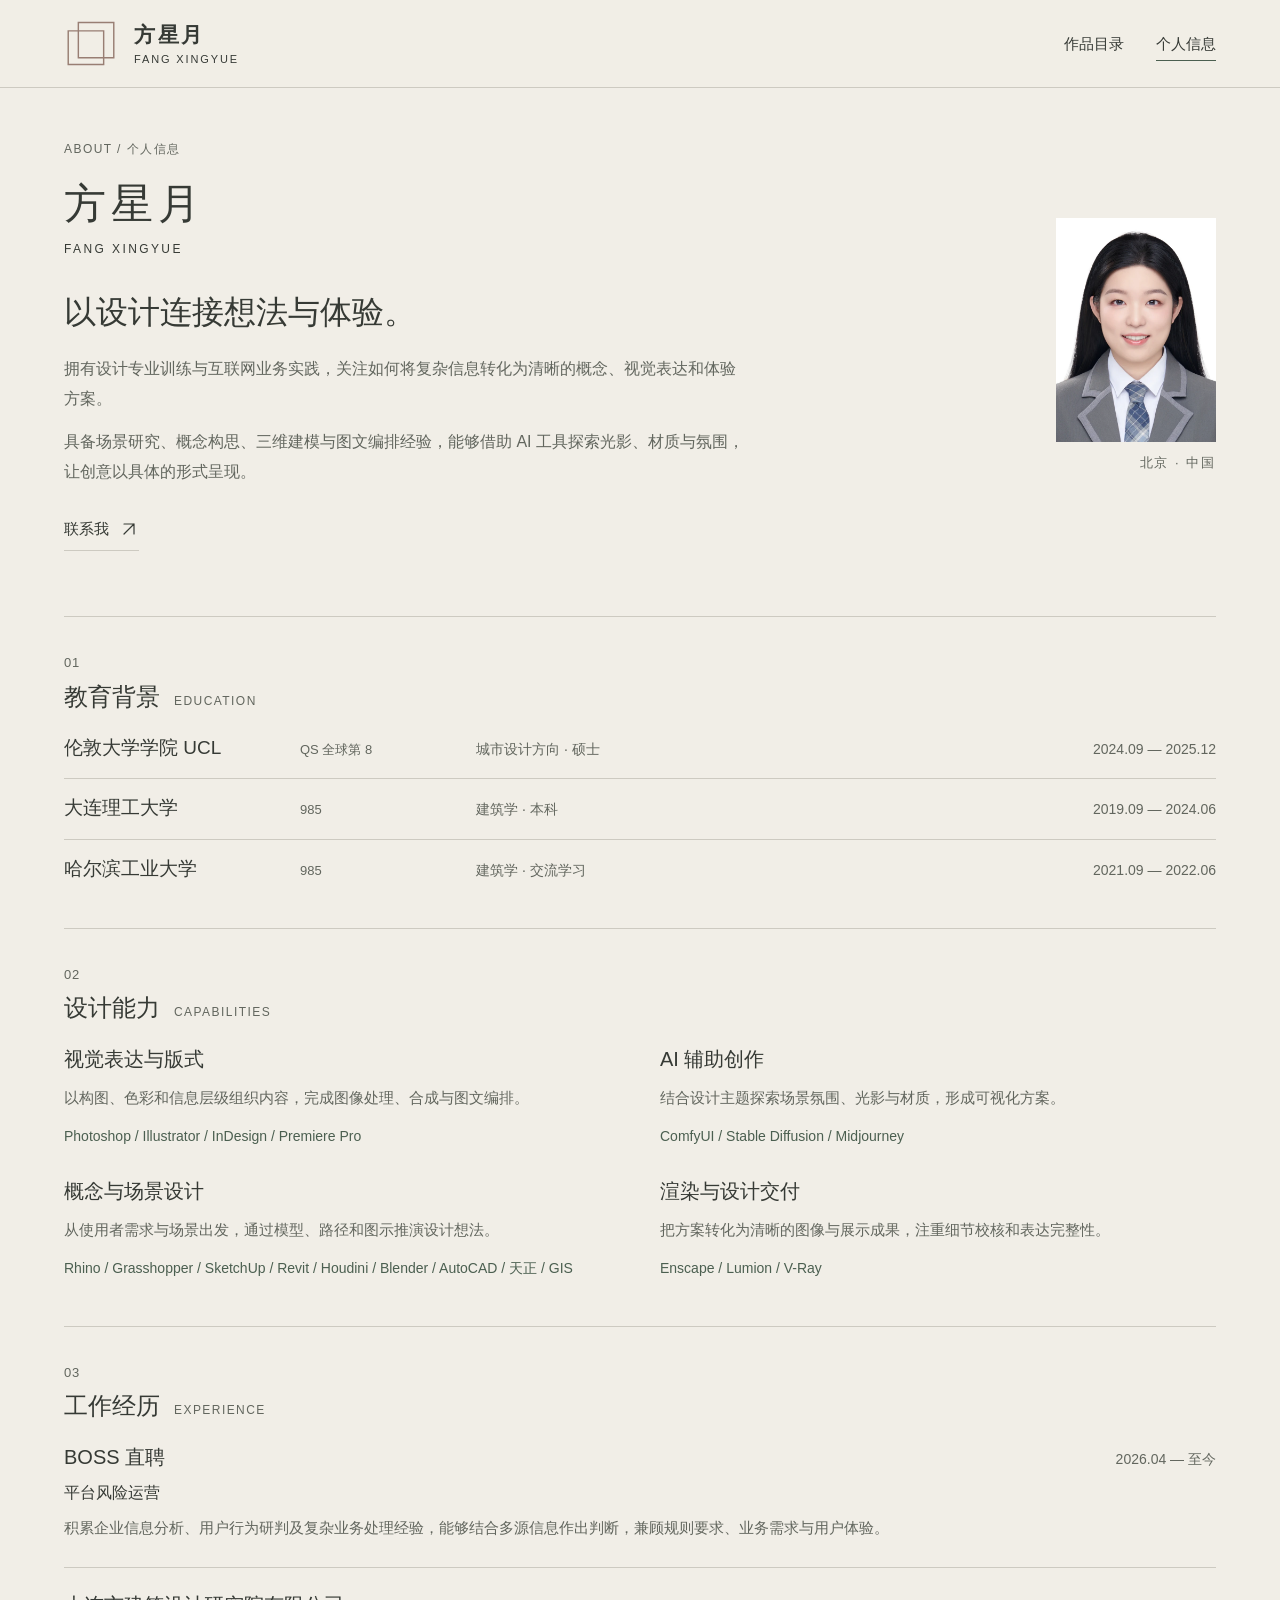
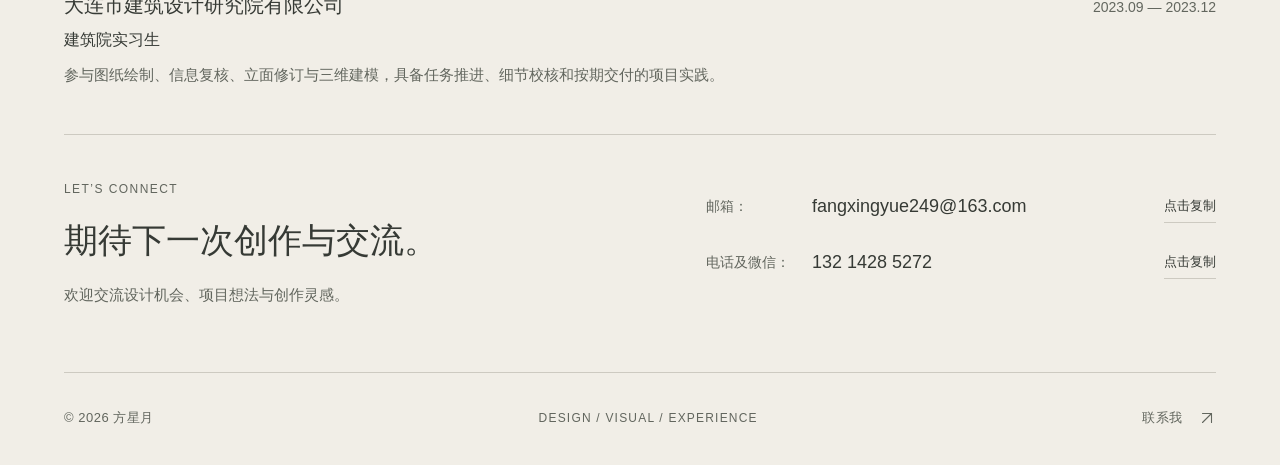
==== about.html @ 3627ebdb "Align contact rows and link all footers to contact section" ====
<!doctype html><html lang="zh-CN"><head><meta charset="utf-8"><meta name="viewport" content="width=device-width,initial-scale=1"><meta name="theme-color" content="#f5f4ef"><meta name="description" content="方星月的教育背景、设计能力、互联网业务经历与联系方式。"><meta property="og:title" content="个人信息 · 方星月"><meta property="og:description" content="方星月的教育背景、设计能力、互联网业务经历与联系方式。"><title>个人信息 · 方星月</title><link rel="icon" href="assets/favicon.svg?v=2" type="image/svg+xml"><link rel="stylesheet" href="styles.css?v=20261125-18"><script src="site.js?v=20261125-18" defer></script></head><body><a class="skip" href="#main">跳至正文</a><header class="header"><a class="identity" href="index.html" aria-label="方星月，回到首页"><img class="brand-mark" src="assets/folio-mark.svg" width="64" height="56" alt="" aria-hidden="true"><span>方星月<small>FANG XINGYUE</small></span></a><nav aria-label="主导航"><a  href="index.html?view=work">作品目录</a><a aria-current="page" href="about.html">个人信息</a></nav></header>
<main id="main" class="about-page wrap">
 <section class="profile-heading" aria-labelledby="profile-title"><div class="profile-copy"><p class="eyebrow">ABOUT / 个人信息</p><h1 id="profile-title">方星月<span>FANG XINGYUE</span></h1><h2>以设计连接想法与体验。</h2><p>拥有设计专业训练与互联网业务实践，关注如何将复杂信息转化为清晰的概念、视觉表达和体验方案。</p><p>具备场景研究、概念构思、三维建模与图文编排经验，能够借助 AI 工具探索光影、材质与氛围，让创意以具体的形式呈现。</p><a class="text-link" href="#contact">联系我 <svg class="icon" viewBox="0 0 24 24" aria-hidden="true" focusable="false"><path d="M6 18 18 6M6 6h12v12"/></svg></a></div><figure class="profile-portrait"><img src="assets/portrait.webp" width="600" height="840" alt="方星月的个人肖像"><figcaption>北京 · 中国</figcaption></figure></section>
 <section class="profile-section" aria-labelledby="education-title"><div class="section-label"><span>01</span><h2 id="education-title">教育背景<small>EDUCATION</small></h2></div><div class="education-list"><div><h3>伦敦大学学院 UCL</h3><a class="school-badge" href="https://www.ucl.ac.uk/about/excellence-and-impact/rankings" target="_blank" rel="noopener noreferrer" aria-label="UCL QS 全球第 8，查看排名来源">QS 全球第 8</a><p>城市设计方向 · 硕士</p><span>2024.09 — 2025.12</span></div><div><h3>大连理工大学</h3><span class="school-badge">985</span><p>建筑学 · 本科</p><span>2019.09 — 2024.06</span></div><div><h3>哈尔滨工业大学</h3><span class="school-badge">985</span><p>建筑学 · 交流学习</p><span>2021.09 — 2022.06</span></div></div></section>
 <section class="profile-section" aria-labelledby="skills-title"><div class="section-label"><span>02</span><h2 id="skills-title">设计能力<small>CAPABILITIES</small></h2></div><div class="skills-grid"><div><h3>视觉表达与版式</h3><p>以构图、色彩和信息层级组织内容，完成图像处理、合成与图文编排。</p><small>Photoshop / Illustrator / InDesign / Premiere Pro</small></div><div><h3>AI 辅助创作</h3><p>结合设计主题探索场景氛围、光影与材质，形成可视化方案。</p><small>ComfyUI / Stable Diffusion / Midjourney</small></div><div><h3>概念与场景设计</h3><p>从使用者需求与场景出发，通过模型、路径和图示推演设计想法。</p><small>Rhino / Grasshopper / SketchUp / Revit / Houdini / Blender / AutoCAD / 天正 / GIS</small></div><div><h3>渲染与设计交付</h3><p>把方案转化为清晰的图像与展示成果，注重细节校核和表达完整性。</p><small>Enscape / Lumion / V-Ray</small></div></div></section>
 <section class="profile-section" aria-labelledby="experience-title"><div class="section-label"><span>03</span><h2 id="experience-title">工作经历<small>EXPERIENCE</small></h2></div><div class="experience-list"><article><div><h3>BOSS 直聘</h3><span>2026.04 — 至今</span></div><h4>平台风险运营</h4><p>积累企业信息分析、用户行为研判及复杂业务处理经验，能够结合多源信息作出判断，兼顾规则要求、业务需求与用户体验。</p></article><article><div><h3>大连市建筑设计研究院有限公司</h3><span>2023.09 — 2023.12</span></div><h4>建筑院实习生</h4><p>参与图纸绘制、信息复核、立面修订与三维建模，具备任务推进、细节校核和按期交付的项目实践。</p></article></div></section>
 <section class="profile-contact" id="contact"><div><p class="eyebrow">LET’S CONNECT</p><h2>期待下一次创作与交流。</h2><p>欢迎交流设计机会、项目想法与创作灵感。</p></div><div class="contact-details"><button type="button" class="contact-row" data-copy="fangxingyue249@163.com" data-copy-label="邮箱"><span class="contact-label">邮箱：</span><span class="contact-value">fangxingyue249@163.com</span><span class="copy-hint">点击复制</span></button><button type="button" class="contact-row" data-copy="13214285272" data-copy-label="号码"><span class="contact-label">电话及微信：</span><span class="contact-value">132 1428 5272</span><span class="copy-hint">点击复制</span></button><span id="copy-status" role="status" aria-live="polite"></span></div></section>
</main><footer class="footer wrap"><span>© 2026 方星月</span><span class="footer-note">DESIGN / VISUAL / EXPERIENCE</span><a href="about.html#contact">联系我 <svg class="icon" viewBox="0 0 24 24" aria-hidden="true" focusable="false"><path d="M6 18 18 6M6 6h12v12"/></svg></a></footer></body></html>
---- styles.css ----
:root{--paper:#f5f4ef;--ink:#242924;--muted:#70766f;--green:#365a47;--line:#d2d5ca;--header:100px;--gutter:clamp(24px,5vw,80px)}
*{box-sizing:border-box}html{scroll-behavior:smooth;-webkit-text-size-adjust:100%;text-size-adjust:100%}body{margin:0;background:var(--paper);color:var(--ink);font-family:Arial,"PingFang SC","Microsoft YaHei",sans-serif;font-size:15px;line-height:1.7}body.modal-open{overflow:hidden}h1,h2,h3,h4,p,figure{margin:0}h1,h2,h3,h4{line-height:1.25;font-weight:500}a{color:inherit;text-decoration:none}button,select{font:inherit;color:inherit}button,a,select{-webkit-tap-highlight-color:transparent}button{cursor:pointer}img,video{display:block;max-width:100%}button:disabled{opacity:.3;cursor:default}a:focus-visible,button:focus-visible,select:focus-visible{outline:2px solid var(--green);outline-offset:5px}button{border:0}::selection{background:#d6e2d4}.wrap{width:min(calc(100% - var(--gutter)*2),1440px);margin-inline:auto}.icon{display:inline-block;flex-shrink:0;width:24px;height:24px;fill:none;stroke:currentColor;stroke-width:1.45;stroke-linecap:round;stroke-linejoin:round;vertical-align:middle}.serif-word{font-family:"Songti SC","Noto Serif SC","SimSun",serif}.eyebrow{font-size:11px;letter-spacing:.12em;line-height:1.6;color:var(--muted)}.skip{position:fixed;left:12px;top:-100px;z-index:30;background:var(--ink);color:white;padding:10px 18px}.skip:focus{top:10px}.header{height:var(--header);padding-inline:var(--gutter);display:flex;align-items:center;justify-content:space-between;border-bottom:1px solid var(--line);position:sticky;top:0;z-index:10;background:rgba(245,244,239,.97)}.identity{display:flex;align-items:center;gap:16px}.brand-mark{width:54px;height:48px;object-fit:contain}.identity>span{font-size:21px;font-weight:600;letter-spacing:.12em;line-height:1.4}.identity small{display:block;font-size:10px;letter-spacing:.17em;font-weight:400;margin-top:3px}.header nav{display:flex;align-items:center;gap:32px}.header nav a{display:flex;align-items:center;min-height:44px;font-size:13px;position:relative;white-space:nowrap}.header nav a[aria-current="page"]:after{content:"";position:absolute;bottom:5px;left:0;right:0;height:1px;background:var(--green)}
.home-intro{padding-top:47px;padding-bottom:40px;display:flex;align-items:flex-end;justify-content:space-between;gap:30px}.home-intro h1{font-size:clamp(30px,3.25vw,52px);line-height:1.4;letter-spacing:-.035em;margin-top:13px}.home-intro h1 .serif-word{display:inline-block;color:var(--green)}.status-dot{display:inline-block;width:5px;height:5px;border-radius:50%;background:var(--green);vertical-align:middle;margin-right:7px}.home-intro-note{flex-shrink:0;font-size:12px;line-height:1.8;padding-bottom:5px}.home-intro-note p+p{color:var(--muted);margin-top:8px}.directory{padding-top:22px;border-top:1px solid var(--line);padding-bottom:65px;scroll-margin-top:calc(var(--header) + 16px)}.directory-heading{display:flex;align-items:center;justify-content:space-between;margin-bottom:24px}.directory-heading h2{font-size:34px;letter-spacing:.12em;font-weight:400;display:flex;align-items:center;gap:22px}.directory-heading h2 span{font-size:12px;letter-spacing:.1em;color:var(--muted)}.directory-heading>p{font-size:11px;color:var(--muted);display:flex;gap:12px;align-items:center}.directory-heading .icon{width:18px;height:18px}.directory-grid{display:grid;grid-template-columns:repeat(3,minmax(0,1fr));column-gap:24px;row-gap:30px}.directory-card{min-width:0}.directory-card>a{display:block;height:100%}.directory-image{aspect-ratio:4/3;overflow:hidden;position:relative;background:#e7e6de}.directory-image>img{width:100%;height:100%;object-fit:cover;transition:transform .5s ease}.card-open{position:absolute;right:16px;bottom:16px;border-radius:50%;width:40px;height:40px;background:var(--paper);display:grid;place-items:center;color:var(--ink)}.card-open .icon{width:21px;height:21px}.directory-meta{display:flex;gap:15px;padding-top:13px;align-items:baseline}.card-index{font-size:11px;font-variant-numeric:tabular-nums;color:var(--muted)}.directory-meta>div{min-width:0}.directory-meta h3{font-size:18px;font-weight:500;line-height:1.25;overflow-wrap:anywhere}.directory-meta p{font-size:11px;color:var(--muted);margin-top:5px;line-height:1.7}.profile-visual{background:#e3e7dc}.profile-visual>img{position:absolute;bottom:0;left:0;width:48%;height:100%;object-fit:cover;object-position:center 20%;filter:saturate(.75)}.profile-visual-copy{position:absolute;left:55%;top:18%;font-size:clamp(24px,4vw,62px);line-height:1;letter-spacing:-.065em;color:var(--green);font-weight:400}.profile-visual-copy>span{font-size:12px;display:block;letter-spacing:.15em;margin-top:16px}.profile-visual .card-open{background:transparent;border:1px solid #a5b29f}.footer{border-top:1px solid var(--line);display:flex;align-items:center;justify-content:space-between;gap:18px;padding-top:23px;padding-bottom:25px;font-size:10px;letter-spacing:.04em;color:var(--muted)}.footer a{display:flex;align-items:center;gap:15px;min-height:44px;overflow-wrap:anywhere}.footer .icon{width:18px;height:18px}.footer-note{font-size:9px;letter-spacing:.1em}.text-link,.back-link{display:inline-flex;align-items:center;gap:10px;min-height:44px;font-size:13px}.text-link{border-bottom:1px solid var(--line)}.text-link .icon,.back-link .icon{width:20px;height:20px}.back-link{color:var(--muted)}
.about-page{padding-top:52px}.profile-heading{display:grid;grid-template-columns:1fr 260px;gap:12%;padding-bottom:65px;align-items:center}.profile-copy{max-width:680px}.profile-copy h1{font-size:42px;margin-top:19px;letter-spacing:.12em}.profile-copy h1 span{display:block;font-size:12px;letter-spacing:.2em;margin-top:11px;font-weight:400}.profile-copy h2{font-size:28px;line-height:1.6;margin-top:30px;margin-bottom:16px}.profile-copy h2 .serif-word{color:var(--green);display:inline-block}.profile-copy>p:not(.eyebrow){font-size:14px;color:var(--muted);margin-top:12px;line-height:1.9}.profile-copy>.text-link{margin-top:20px}.profile-portrait{width:100%}.profile-portrait img{width:100%;height:340px;object-fit:cover;object-position:center 20%}.profile-portrait figcaption{color:var(--muted);font-size:11px;letter-spacing:.15em;text-align:right;margin-top:10px}.profile-section{display:grid;grid-template-columns:210px 1fr;gap:40px;border-top:1px solid var(--line);padding-block:35px 45px}.section-label{display:flex;gap:20px;align-items:baseline}.section-label>span{font-size:11px;color:var(--muted);letter-spacing:.06em}.section-label h2{font-size:21px}.section-label h2 small{display:block;font-size:10px;letter-spacing:.12em;margin-top:9px;color:var(--muted)}.education-list>div{display:grid;grid-template-columns:1.1fr 1fr auto;gap:15px;padding-block:17px;border-bottom:1px solid var(--line);align-items:baseline}.education-list>div:first-child{padding-top:0}.education-list>div:last-child{border-bottom:0;padding-bottom:0}.education-list h3{font-size:16px}.education-list h3 small{font-size:11px;color:var(--muted)}.education-list p,.education-list span{font-size:12px;color:var(--muted)}.skills-grid{display:grid;grid-template-columns:1fr 1fr;gap:30px 40px}.skills-grid h3{font-size:17px;margin-bottom:12px}.skills-grid p{font-size:13px;line-height:1.85;color:var(--muted)}.skills-grid small{font-size:11px;line-height:1.8;display:block;margin-top:12px;color:var(--green);overflow-wrap:anywhere}.experience-list article+article{margin-top:25px;padding-top:25px;border-top:1px solid var(--line)}.experience-list article>div{display:flex;justify-content:space-between;gap:20px;align-items:baseline}.experience-list h3{font-size:17px}.experience-list span{font-size:11px;color:var(--muted);white-space:nowrap}.experience-list h4{font-size:13px;margin-block:11px}.experience-list p{font-size:13px;line-height:1.85;color:var(--muted)}.profile-contact{border-top:1px solid var(--line);padding-block:45px 65px;display:flex;justify-content:space-between;align-items:center;gap:30px;scroll-margin-top:calc(var(--header) + 20px)}.profile-contact h2{font-size:30px;line-height:1.6;margin-block:14px}.profile-contact h2 .serif-word{color:var(--green);display:inline-block}.profile-contact p:not(.eyebrow){font-size:13px;color:var(--muted)}.email-link{display:flex;gap:16px;align-items:center;font-size:18px;overflow-wrap:anywhere;min-height:44px}.copy-email{padding:5px 0;min-height:44px;background:transparent;border-bottom:1px solid var(--line);font-size:12px}.profile-contact [role=status]{font-size:12px;display:block;color:var(--green);margin-top:6px}
.project-heading{padding-block:24px 35px}.project-heading>.eyebrow{margin-top:18px}.project-heading h1{font-size:clamp(34px,5.5vw,74px);letter-spacing:-.045em;line-height:1.06;margin-block:14px 28px;max-width:1100px;overflow-wrap:anywhere}.project-summary{display:grid;grid-template-columns:1.6fr 1fr;gap:12%}.project-summary h2{font-size:21px;line-height:1.5}.project-summary>div>p{font-size:13px;line-height:1.8;color:var(--muted);margin-top:10px;max-width:660px}.project-summary .project-role>p{margin-top:0;color:var(--ink);font-size:12px}.project-role small{display:block;font-size:11px;line-height:1.8;color:var(--muted);margin-top:7px;max-width:330px}.pdf-download{margin-top:8px}.reader{border-top:1px solid var(--line)}.reader-toolbar{position:sticky;top:var(--header);z-index:9;background:rgba(245,244,239,.97);border-bottom:1px solid var(--line)}.reader-tools{display:flex;align-items:center;gap:25px;min-height:62px;font-size:12px}.reader-tools label{display:flex;align-items:center;gap:12px}.reader-tools select{background:transparent;border:1px solid var(--line);border-radius:0;min-height:40px;padding:0 25px 0 10px;font-size:12px}.reader-hint{color:var(--muted)}.reader-tools>a{margin-left:auto;min-height:44px;display:flex;align-items:center;border-bottom:1px solid var(--line)}.folio-pages{padding-block:30px 10px;max-width:1200px}.folio-page{margin-bottom:32px;scroll-margin-top:calc(var(--header) + 80px)}.page-trigger{display:block;width:100%;padding:0;background:#e9e8e2;position:relative;cursor:zoom-in}.page-trigger img{width:100%;height:auto}.page-enlarge{position:absolute;right:15px;bottom:15px;width:36px;height:36px;border-radius:50%;background:var(--paper);display:grid;place-items:center;box-shadow:0 0 0 1px #00000010}.page-enlarge .icon{width:18px;height:18px}.folio-page figcaption{display:flex;justify-content:space-between;gap:15px;margin-top:10px;color:var(--muted);font-size:10px;letter-spacing:.05em}.detail-film{padding-top:25px;padding-bottom:55px;max-width:1200px;scroll-margin-top:calc(var(--header) + 80px)}.detail-film video{width:100%;margin-top:25px;background:#171c18}.next-project{border-top:1px solid var(--line);padding-block:35px 45px}.next-project>a:not(.back-link){display:flex;align-items:center;justify-content:space-between;gap:25px;margin-block:16px}.next-project h2{font-size:clamp(25px,3.5vw,44px);overflow-wrap:anywhere}.next-project>a>.icon{width:30px;height:30px}.empty{min-height:60vh;padding-block:70px}.empty p{margin-block:15px}
#lightbox{border:0;padding:0;width:100vw;max-width:none;height:100dvh;max-height:none;margin:0;background:#1b201df5;color:#f5f4ef;overflow:hidden}#lightbox[open]{display:grid;grid-template-rows:60px minmax(0,1fr) 66px}#lightbox::backdrop{background:#1b201d}.lightbox-heading{display:flex;align-items:center;justify-content:space-between;padding-inline:24px;gap:20px}.lightbox-heading>span{font-size:13px;overflow:hidden;text-overflow:ellipsis;white-space:nowrap}.lightbox-heading button,.lightbox-controls button{width:44px;height:44px;flex-shrink:0;background:transparent;display:grid;place-items:center;color:inherit;border:1px solid #ffffff35;border-radius:50%}.lightbox-stage{overflow:auto;min-height:0;overscroll-behavior:contain}.lightbox-stage.is-zoomed{cursor:grab}.lightbox-stage.is-zoomed:active{cursor:grabbing}.lightbox-canvas{display:flex;justify-content:center;align-items:center}.lightbox-canvas img{max-width:none;flex-shrink:0;user-select:none;-webkit-user-drag:none}.lightbox-controls{display:flex;align-items:center;justify-content:center;gap:13px;font-size:12px;padding-bottom:env(safe-area-inset-bottom,0px)}#lightbox-page{min-width:55px;text-align:center}#zoom-value{min-width:40px;text-align:center}.control-divider{height:22px;width:1px;background:#ffffff35;margin-inline:8px}#lightbox :focus-visible{outline-color:#e1e8d8}
@media(hover:hover) and (pointer:fine){.directory-card:hover .directory-image>img{transform:scale(1.035)}.directory-card:hover h3,.header nav a:hover,.text-link:hover,.back-link:hover{color:var(--green)}.directory-card:hover .card-open{background:var(--green);color:var(--paper)}.page-trigger:hover .page-enlarge{background:var(--green);color:var(--paper)}}
@media(min-width:1600px){.home-intro{padding-top:55px;padding-bottom:50px}.directory-grid{gap:35px}.directory-heading{margin-bottom:30px}}
@media(max-width:1050px){:root{--gutter:32px}.home-intro-note{font-size:11px}.home-intro h1{font-size:33px}.directory-heading h2{font-size:28px;gap:15px}.directory-grid{column-gap:20px}.directory-meta{gap:10px}.directory-meta h3{font-size:16px}.profile-heading{gap:7%;grid-template-columns:1fr 220px}.profile-portrait img{height:300px}.profile-section{grid-template-columns:155px 1fr;gap:25px}.education-list>div{grid-template-columns:1.2fr 1fr}.education-list span{grid-column:2}.education-list p{grid-row:1;grid-column:2}.education-list h3{grid-row:1 / span 2}.profile-contact{align-items:flex-start;flex-direction:column}}
@media(max-width:700px){:root{--header:78px;--gutter:18px}body{font-size:14px}.header{padding-inline:18px}.brand-mark{width:42px;height:40px}.identity{gap:9px}.identity>span{font-size:17px;letter-spacing:.08em}.identity small{font-size:8px;letter-spacing:.12em;margin-top:2px}.header nav{gap:18px}.header nav a{font-size:12px}.home-intro{padding-top:28px;padding-bottom:26px;display:block}.eyebrow{font-size:9px;letter-spacing:.1em}.home-intro h1{font-size:31px;line-height:1.45;margin-top:12px}.home-intro h1 .serif-word{display:block}.home-intro-note{margin-top:17px;font-size:12px;padding-bottom:0}.home-intro-note p+p{display:none}.directory{padding-top:18px;padding-bottom:35px}.directory-heading{align-items:flex-end;margin-bottom:18px}.directory-heading h2{display:block;font-size:27px;letter-spacing:.1em}.directory-heading h2 span{display:block;font-size:11px;margin-top:7px}.directory-heading>p{font-size:10px;gap:5px;padding-bottom:1px}.directory-heading .icon{width:15px;height:15px}.directory-grid{grid-template-columns:repeat(2,minmax(0,1fr));column-gap:14px;row-gap:25px}.directory-image{aspect-ratio:4/3}.directory-meta{gap:7px;padding-top:11px}.card-index{font-size:10px}.directory-meta h3{font-size:15px;line-height:1.28}.directory-meta p{font-size:11px;margin-top:6px}.card-open{width:28px;height:28px;right:9px;bottom:9px}.card-open .icon{width:16px;height:16px}.profile-visual-copy{font-size:clamp(23px,6.8vw,43px);left:54%;top:17%}.profile-visual-copy>span{font-size:9px;letter-spacing:.02em;margin-top:9px}.footer{padding-top:20px;padding-bottom:20px;flex-wrap:wrap;column-gap:12px;row-gap:0;font-size:10px}.footer-note{font-size:8px;letter-spacing:.04em}.footer a{flex-basis:100%;font-size:11px;gap:10px}.footer .icon{width:16px;height:16px}.about-page{padding-top:30px}.profile-heading{grid-template-columns:1fr 105px;gap:20px;padding-bottom:35px;align-items:start}.profile-copy h1{font-size:29px;margin-top:15px}.profile-copy h1 span{font-size:10px;margin-top:7px;letter-spacing:.12em}.profile-copy h2{font-size:22px;line-height:1.6;margin-top:20px}.profile-copy h2 .serif-word{display:block}.profile-copy>p:not(.eyebrow){font-size:13px;line-height:1.9}.profile-portrait{margin-top:34px}.profile-portrait img{height:146px}.profile-portrait figcaption{font-size:9px;letter-spacing:.05em}.profile-section{display:block;padding-block:25px 30px}.section-label{gap:14px;margin-bottom:25px}.section-label h2{font-size:20px}.section-label h2 small{font-size:9px;margin-top:6px}.education-list>div{gap:5px 15px;padding-block:16px}.education-list h3{font-size:15px}.education-list p,.education-list span{font-size:11px}.education-list h3 small{font-size:10px}.skills-grid{gap:24px 20px}.skills-grid h3{font-size:15px;line-height:1.5;margin-bottom:8px}.skills-grid p{font-size:12px}.skills-grid small{font-size:11px}.experience-list article>div{display:block}.experience-list h3{font-size:16px;line-height:1.5}.experience-list span{display:block;margin-top:6px;font-size:11px}.experience-list h4,.experience-list p{font-size:12px}.profile-contact{padding-block:30px 40px;gap:20px}.profile-contact h2{font-size:25px}.profile-contact h2 .serif-word{display:block}.profile-contact p:not(.eyebrow){font-size:12px}.email-link{font-size:17px;gap:12px}.email-link .icon{width:20px;height:20px}.project-heading{padding-block:16px 25px}.back-link{font-size:12px}.project-heading>.eyebrow{margin-top:14px;font-size:10px}.project-heading h1{font-size:38px;line-height:1.12;margin-block:13px 22px}.project-summary{display:block}.project-summary h2{font-size:19px}.project-summary>div>p{font-size:13px;line-height:1.85}.project-role{margin-top:20px}.project-role small{font-size:11px;max-width:none}.project-summary .project-role>p{font-size:12px}.pdf-download{font-size:12px;margin-top:10px}.reader-tools{min-height:60px;gap:10px;font-size:11px}.reader-tools label{gap:7px;white-space:nowrap}.reader-tools select{font-size:12px;min-height:44px;padding-left:7px;padding-right:6px;max-width:90px}.reader-hint{font-size:10px}.reader-tools>a{white-space:nowrap;font-size:11px}.folio-pages{padding-top:18px;width:calc(100% - 20px)}.folio-page{margin-bottom:24px;scroll-margin-top:calc(var(--header) + 72px)}.folio-page figcaption{font-size:9px;padding-inline:4px;gap:12px}.folio-page figcaption>span:last-child{text-align:right}.page-enlarge{width:29px;height:29px;right:8px;bottom:8px}.page-enlarge .icon{width:16px;height:16px}.detail-film{padding-block:20px 35px}.detail-film video{margin-top:18px}.next-project{padding-block:25px 30px}.next-project h2{font-size:27px}.lightbox-heading{padding-inline:14px;gap:12px}.lightbox-heading>span{font-size:12px}#lightbox[open]{grid-template-rows:60px minmax(0,1fr) calc(72px + env(safe-area-inset-bottom,0px))}.lightbox-controls{gap:7px}.control-divider{margin-inline:2px}#lightbox-page{min-width:45px}#zoom-value{min-width:35px}}
@media(max-width:360px){:root{--gutter:16px}.header{padding-inline:14px}.brand-mark{width:35px;height:36px}.identity{gap:7px}.identity>span{font-size:16px}.identity small{font-size:7px}.header nav{gap:12px}.header nav a{font-size:11px}.home-intro h1{font-size:29px}.directory-heading h2{font-size:24px}.directory-heading>p{font-size:9px}.directory-grid{gap:24px 12px}.directory-meta h3{font-size:13px}.directory-meta p{font-size:10px}.directory-meta{gap:5px}.profile-visual-copy>span{font-size:8px}.profile-heading{grid-template-columns:1fr 88px;gap:15px}.profile-portrait img{height:126px}.email-link{font-size:15px}.project-heading h1{font-size:33px}.reader-tools{gap:8px}.reader-hint{font-size:9px}.lightbox-controls{gap:5px}.lightbox-controls button{width:42px;height:44px}#lightbox-page{min-width:40px}}
@media(max-width:700px){.profile-visual-copy{font-size:clamp(19px,6.1vw,39px)}.profile-heading{display:block;position:relative}.profile-copy h1,.profile-copy h2{padding-right:125px}.profile-copy h2{margin-bottom:36px}.profile-portrait{position:absolute;top:34px;right:0;width:105px;margin:0}}
@media(max-width:360px){.profile-copy h1,.profile-copy h2{padding-right:103px}.profile-portrait{width:88px}}
@media(prefers-reduced-motion:reduce){html{scroll-behavior:auto}*,*:before,*:after{transition:none!important}}

/* Readable type, shared by the directory, profile, and portfolio reader. */
:root { --paper:#f1eee7; --ink:#363a35; --muted:#62665e; --line:#cdcac1; --green:#4b5f50; --header:88px; }
body { font-size:16px; }
.header { background:rgba(241,238,231,.96); }
.header nav a { font-size:15px; }
.identity small { font-size:11px; }
.eyebrow { font-size:12px; }
.text-link,.back-link { font-size:15px; }
.footer,.footer a { font-size:13px; }
.footer-note { font-size:12px; }
.profile-copy>p:not(.eyebrow) { font-size:16px; }
.profile-copy h2 { font-size:32px; }
.profile-portrait figcaption { font-size:13px; }
.section-label>span { font-size:13px; }
.section-label h2 { font-size:24px; }
.section-label h2 small { font-size:12px; }
.education-list h3 { font-size:19px; }
.education-list h3 small { font-size:13px; }
.education-list p,.education-list span { font-size:14px; }
.skills-grid h3 { font-size:20px; }
.skills-grid p { font-size:15px; }
.skills-grid small { font-size:14px; }
.experience-list h3 { font-size:20px; }
.experience-list span { font-size:14px; }
.experience-list h4 { font-size:16px; }
.experience-list p { font-size:15px; }
.profile-contact h2 { font-size:34px; }
.profile-contact p:not(.eyebrow),.copy-email,.profile-contact [role=status] { font-size:15px; }
.email-link { font-size:22px; }
.project-summary h2 { font-size:24px; }
.project-summary>div>p { font-size:16px; }
.project-summary .project-role>p { font-size:15px; }
.project-role small { font-size:14px; }
.reader-tools { font-size:14px; min-height:66px; }
.reader-tools select { font-size:14px; min-height:44px; }
.folio-page figcaption { font-size:12px; }
.lightbox-heading>span,.lightbox-controls { font-size:14px; }

/* The opening page borrows the portfolio's paper, grid and thin-line typography. */
.home-page {
  background-color:#e3dfd7;
  background-image:url('assets/paper-grain.svg'),
    radial-gradient(ellipse at 15% 15%,#f4f0e8b3 0,transparent 48%),
    radial-gradient(ellipse at 85% 55%,#c8c2b466 0,transparent 55%),
    linear-gradient(120deg,#ddd9d1,#eee9df 45%,#dbd7cf);
  background-size:240px 240px,100% 100%,100% 100%,100% 100%;
}
.home-page .header { background:rgba(234,230,222,.94); }
.editorial-directory { position:relative; isolation:isolate; padding:30px 0 40px; scroll-margin-top:var(--header); }
.editorial-directory::before {
  content:""; position:absolute; inset:0; z-index:-1; pointer-events:none;
  background:linear-gradient(to right,#fff9 1px,transparent 1px);
  background-size:20% 100%; border-right:1px solid #fff9;
}
.edition-line { display:flex; justify-content:space-between; gap:20px; font-size:13px; letter-spacing:.11em; color:#5e6059; }
.contents-heading { margin:26px 0 18px; }
.contents-heading h1 {
  font-family:'Helvetica Neue','Segoe UI',Arial,sans-serif; font-size:min(16.8vw,258px);
  font-weight:200; letter-spacing:.035em; line-height:1; color:#66665f;
}
.contents-translation { display:none; }
.directory-intro { display:flex; justify-content:space-between; gap:24px; font-size:15px; color:#55584f; padding:0 2px; }
.directory-intro p:last-child { text-align:right; }
.directory-intro p span { margin-inline:9px; color:#9b8b7f; }
.editorial-grid { display:grid; grid-template-columns:repeat(5,minmax(0,1fr)); align-items:start; padding:40px 0 46px; }
.folio-entry { min-width:0; padding:0 12px; margin-top:var(--step,0px); position:relative; }
.folio-entry:nth-child(odd) { --step:76px; }
.folio-entry>a { display:block; }
.entry-number {
  display:block; height:82px; width:56px; margin:0 0 18px auto;
  writing-mode:vertical-rl; text-orientation:sideways; transform:rotate(180deg);
  font-family:'Helvetica Neue','Segoe UI',Arial,sans-serif;
  font-size:46px; font-weight:300; line-height:1.1; letter-spacing:.02em; color:#77776d;
}
.entry-number>span { font-size:32px; margin-inline-start:5px; }
.entry-heading h2 {
  min-height:3.6em; display:flex; align-items:flex-end; justify-content:flex-end;
  font-size:clamp(20px,1.5vw,25px); font-weight:400; line-height:1.2;
  text-transform:uppercase; text-align:right; letter-spacing:.005em; overflow-wrap:normal;
  margin-bottom:17px; color:#444a42;
}
.entry-image { aspect-ratio:4 / 3; position:relative; border:2px solid #a28b7f; overflow:hidden; background:#d4d1c8; }
.entry-image>img { width:100%; height:100%; object-fit:cover; transition:transform .5s ease; }
.entry-open { position:absolute; right:9px; bottom:9px; width:36px; height:36px; display:grid; place-items:center; border-radius:50%; background:#f4f0e8ec; color:#414b3f; }
.entry-open .icon { width:20px; height:20px; }
.entry-category { font-size:14px; line-height:1.7; margin-top:13px; color:#555b50; }
.directory-colophon { border-top:1px solid #a39d9055; padding:22px 2px 0; display:flex; justify-content:space-between; gap:20px; font-size:13px; letter-spacing:.07em; color:#62665c; }
.home-page .footer { border-top-color:#a39d9055; }
@media(hover:hover) and (pointer:fine) {
  .folio-entry a:hover .entry-image>img { transform:scale(1.035); }
  .folio-entry a:hover h2 { color:#395341; }
  .folio-entry a:hover .entry-open { background:#455b49; color:#f5f0e6; }
}
@media(max-width:1100px) {
  .editorial-grid { grid-template-columns:repeat(6,minmax(0,1fr)); row-gap:38px; padding-top:24px; }
  .folio-entry { grid-column:span 2; padding-inline:16px; }
  .folio-entry:nth-child(4) { grid-column:2 / span 2; }
  .folio-entry:nth-child(5) { grid-column:4 / span 2; }
  .folio-entry:nth-child(odd) { --step:30px; }
  .editorial-directory::before { background-size:33.333333% 100%; }
  .entry-heading h2 { font-size:23px; }
}
@media(max-width:700px) {
  :root { --header:82px; }
  .header nav { gap:15px; }
  .header nav a { font-size:14px; }
  .identity small { font-size:10px; letter-spacing:.08em; }
  .eyebrow { font-size:12px; letter-spacing:.06em; }
  .footer { font-size:13px; }
  .footer a { font-size:14px; }
  .footer-note { display:none; }
  .profile-copy h1 { font-size:32px; }
  .profile-copy h1 span { font-size:12px; }
  .profile-copy h2 { font-size:24px; }
  .profile-copy>p:not(.eyebrow) { font-size:15px; }
  .profile-portrait figcaption { font-size:12px; }
  .skills-grid { grid-template-columns:1fr; gap:28px; }
  .skills-grid h3 { font-size:19px; }
  .skills-grid p,.experience-list p { font-size:15px; }
  .skills-grid small { font-size:14px; }
  .education-list>div { grid-template-columns:1fr auto; gap:7px 12px; }
  .education-list h3 { grid-area:1 / 1 / 2 / -1; font-size:18px; }
  .education-list p { grid-area:2 / 1; font-size:14px; }
  .education-list span { grid-area:2 / 2; font-size:13px; }
  .experience-list h3 { font-size:19px; }
  .experience-list span { font-size:14px; }
  .experience-list h4 { font-size:16px; }
  .profile-contact h2 { font-size:29px; }
  .email-link { font-size:19px; }
  .project-heading>.eyebrow { font-size:12px; }
  .project-summary h2 { font-size:21px; }
  .project-summary>div>p { font-size:15px; }
  .project-role small { font-size:14px; }
  .reader-tools { gap:8px; font-size:14px; }
  .reader-tools label { gap:6px; }
  .reader-tools select { font-size:14px; max-width:86px; }
  .reader-hint { font-size:13px; }
  .reader-tools>a { font-size:14px; }
  .folio-page figcaption { font-size:12px; }
  .lightbox-heading>span,.lightbox-controls { font-size:14px; }
  .lightbox-controls button { width:44px; height:44px; }
}
@media(max-width:600px) {
  .editorial-directory { padding-top:23px; }
  .edition-line { font-size:11px; letter-spacing:.055em; gap:10px; }
  .edition-line span:last-child { font-size:12px; letter-spacing:0; }
  .contents-heading { margin:27px 0 18px; }
  .contents-heading h1 { font-size:16.3vw; letter-spacing:.025em; }
  .directory-intro { display:block; font-size:14px; line-height:1.75; }
  .directory-intro p:last-child { margin-top:8px; text-align:left; }
  .editorial-directory::before { background-size:50% 100%; }
  .editorial-grid { grid-template-columns:repeat(4,minmax(0,1fr)); padding-top:23px; padding-bottom:30px; row-gap:27px; }
  .folio-entry:nth-child(n) { grid-column:span 2; --step:0px; padding-inline:8px; }
  .folio-entry:nth-child(even) { --step:24px; }
  .folio-entry:nth-child(5) { grid-column:2 / span 2; }
  .entry-number { font-size:36px; height:66px; width:43px; margin-bottom:10px; }
  .entry-number>span { font-size:26px; }
  .entry-heading h2 { font-size:18px; margin-bottom:13px; }
  .entry-category { font-size:14px; margin-top:10px; }
  .entry-open { width:32px; height:32px; right:7px; bottom:7px; }
  .entry-open .icon { width:18px; height:18px; }
  .directory-colophon { display:block; font-size:12px; letter-spacing:.04em; padding-top:18px; }
  .directory-colophon span { display:block; }
  .directory-colophon span+span { margin-top:8px; }
}
@media(max-width:360px) {
  .header { padding-inline:14px; }
  .header nav { gap:10px; }
  .header nav a { font-size:13px; }
  .identity { gap:5px; }
  .identity small { font-size:9px; }
  .edition-line { display:block; }
  .edition-line span { display:block; }
  .edition-line span+span { margin-top:8px; }
  .entry-heading h2 { font-size:16px; }
  .email-link { font-size:17px; }
  .reader-tools { gap:7px; }
}


/* Personal-page sections share the main content edge; keep meaningful data columns. */
.profile-section{display:block}
.section-label{flex-direction:column;align-items:flex-start;gap:7px;margin-bottom:24px}
.section-label h2 small{display:inline-block;margin:0 0 0 14px}
.profile-portrait img{height:auto;object-fit:contain}
@media(max-width:700px){.section-label{margin-bottom:22px}.section-label h2 small{margin-left:10px}}

/* v16: compact portrait, consistent typography and structured personal details. */
.serif-word{font-family:inherit}
.profile-heading{grid-template-columns:minmax(0,1fr) 160px;gap:8%;align-items:center}
.profile-portrait{width:160px;justify-self:end}
.profile-portrait img{height:auto}
.profile-copy h2,.profile-contact h2{font-family:inherit;font-weight:400;letter-spacing:0}
.education-list>div{grid-template-columns:220px 160px minmax(0,1fr) auto;gap:16px;align-items:baseline}
.education-list h3{grid-area:auto;font-size:19px}
.education-list p{grid-area:auto}
.education-list span{grid-area:auto}
.education-list .school-badge{font-size:13px;color:var(--muted);line-height:1.55}
.school-badge small{display:block;font-size:11px;line-height:1.6}
a.school-badge:hover{color:var(--green);text-decoration:underline;text-underline-offset:3px}
.contact-details{min-width:0;width:510px;max-width:100%;display:grid;gap:12px}
.contact-row{display:grid;grid-template-columns:92px minmax(0,1fr) 56px;gap:14px;align-items:center;width:100%;min-height:44px;padding:0;background:transparent;color:var(--ink);text-align:left;cursor:pointer}
.contact-label{font-size:14px;color:var(--muted);white-space:nowrap}
.contact-value{font-size:18px;line-height:1.6;font-variant-numeric:tabular-nums;white-space:nowrap}
.copy-hint{justify-self:end;font-size:13px;border-bottom:1px solid var(--line);padding-block:5px;white-space:nowrap}
.contact-row:hover .copy-hint{border-color:var(--green);color:var(--green)}
@media(min-width:701px) and (max-width:1050px){
 .education-list>div{grid-template-columns:200px 120px minmax(0,1fr) auto;gap:12px}
 .education-list h3{font-size:17px}
 .education-list p,.education-list>div>span:last-child{font-size:13px}
}
@media(max-width:700px){
 .profile-heading{display:block}
 .profile-portrait{top:20px;width:80px}
 .profile-copy h1{padding-right:100px}
 .profile-copy h2{padding-right:0;margin-top:60px;margin-bottom:16px;font-size:25px}
 .profile-portrait figcaption{font-size:10px;letter-spacing:0}
 .education-list>div{grid-template-columns:minmax(0,1fr) auto;gap:10px 12px;padding-block:20px;align-items:start}
 .education-list h3{grid-area:1 / 1;font-size:16px;line-height:1.6}
 .education-list .school-badge{grid-area:1 / 2;min-width:92px;font-size:12px;line-height:1.6}
 .school-badge small{font-size:10px}
 .education-list p{grid-area:2 / 1;font-size:13px}
 .education-list>div>span:last-child{grid-area:2 / 2;font-size:12px;text-align:right}
 .contact-details{width:100%}
 .contact-details{gap:20px}
 .contact-row{grid-template-columns:minmax(0,1fr) auto;gap:4px 12px}
 .contact-row .contact-label{grid-column:1 / -1}
 .contact-value{font-size:17px}
 .copy-hint{font-size:12px}
 .profile-contact h2{font-size:26px}
}

@media(max-width:360px){.contact-value{font-size:16px}}
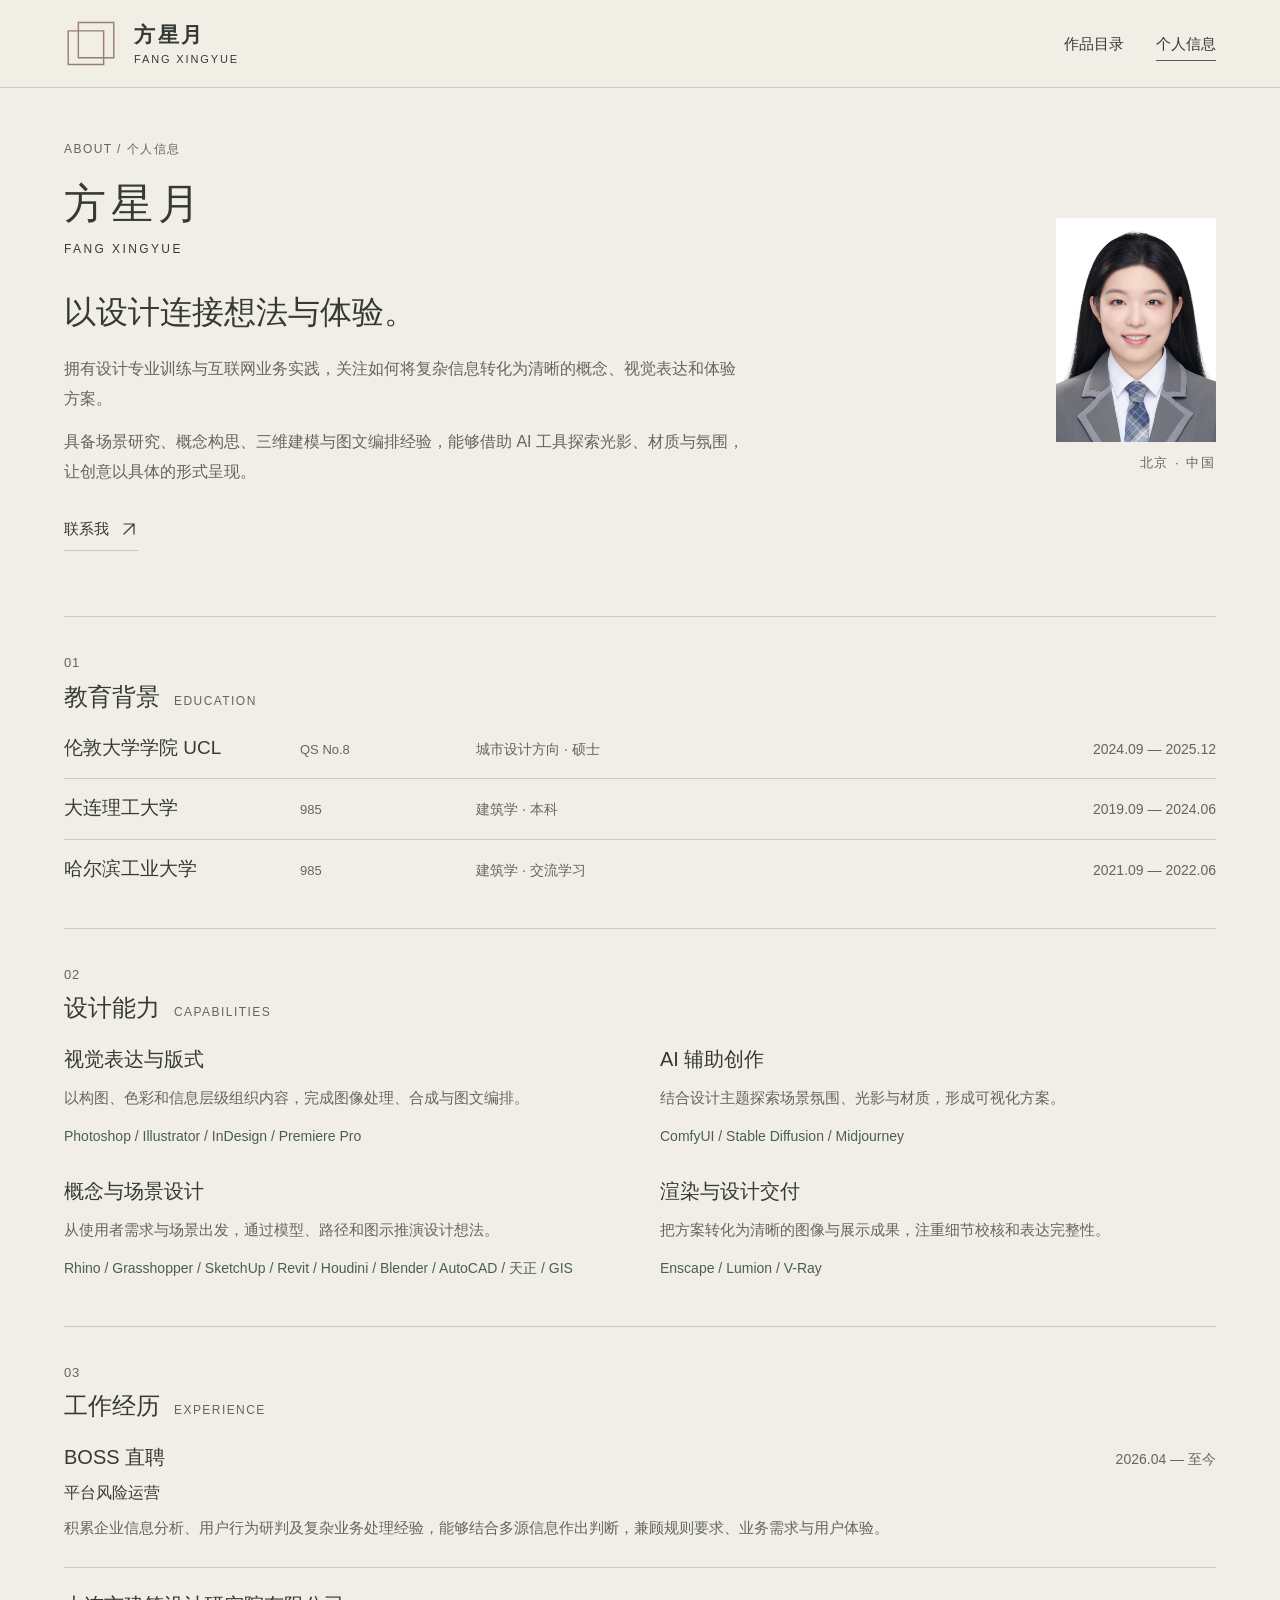
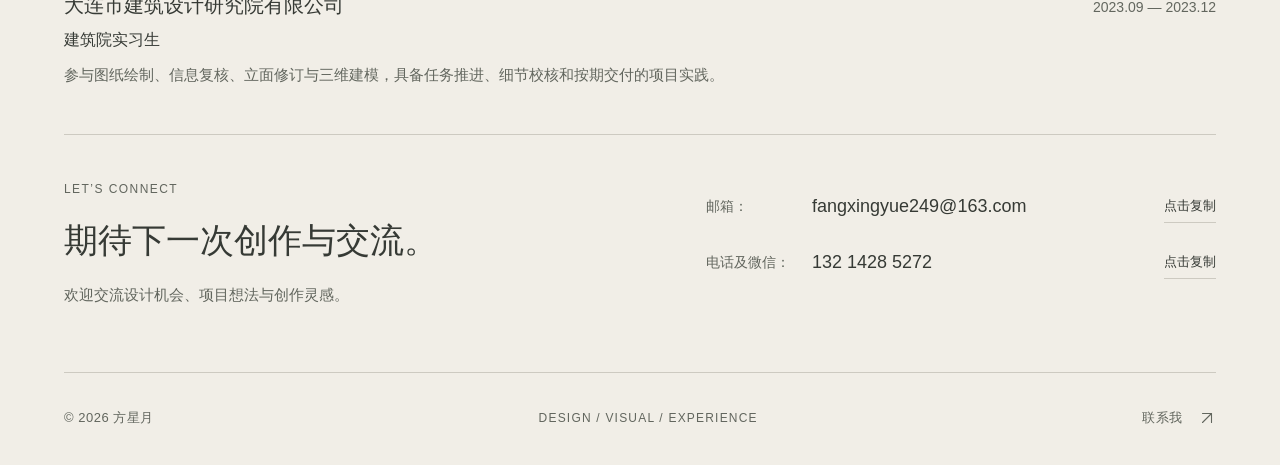
==== commit 6bb133c5: "Refine project image framing and alternating exploration layouts" ====
--- a/about.html
+++ b/about.html
@@ -1,7 +1,7 @@
-<!doctype html><html lang="zh-CN"><head><meta charset="utf-8"><meta name="viewport" content="width=device-width,initial-scale=1"><meta name="theme-color" content="#f5f4ef"><meta name="description" content="方星月的教育背景、设计能力、互联网业务经历与联系方式。"><meta property="og:title" content="个人信息 · 方星月"><meta property="og:description" content="方星月的教育背景、设计能力、互联网业务经历与联系方式。"><title>个人信息 · 方星月</title><link rel="icon" href="assets/favicon.svg?v=2" type="image/svg+xml"><link rel="stylesheet" href="styles.css?v=20261125-18"><script src="site.js?v=20261125-18" defer></script></head><body><a class="skip" href="#main">跳至正文</a><header class="header"><a class="identity" href="index.html" aria-label="方星月，回到首页"><img class="brand-mark" src="assets/folio-mark.svg" width="64" height="56" alt="" aria-hidden="true"><span>方星月<small>FANG XINGYUE</small></span></a><nav aria-label="主导航"><a  href="index.html?view=work">作品目录</a><a aria-current="page" href="about.html">个人信息</a></nav></header>
+<!doctype html><html lang="zh-CN"><head><meta charset="utf-8"><meta name="viewport" content="width=device-width,initial-scale=1"><meta name="theme-color" content="#f5f4ef"><meta name="description" content="方星月的教育背景、设计能力、互联网业务经历与联系方式。"><meta property="og:title" content="个人信息 · 方星月"><meta property="og:description" content="方星月的教育背景、设计能力、互联网业务经历与联系方式。"><title>个人信息 · 方星月</title><link rel="icon" href="assets/favicon.svg?v=2" type="image/svg+xml"><link rel="stylesheet" href="styles.css?v=20261125-19"><script src="site.js?v=20261125-19" defer></script></head><body><a class="skip" href="#main">跳至正文</a><header class="header"><a class="identity" href="index.html" aria-label="方星月，回到首页"><img class="brand-mark" src="assets/folio-mark.svg" width="64" height="56" alt="" aria-hidden="true"><span>方星月<small>FANG XINGYUE</small></span></a><nav aria-label="主导航"><a  href="index.html?view=work">作品目录</a><a aria-current="page" href="about.html">个人信息</a></nav></header>
 <main id="main" class="about-page wrap">
  <section class="profile-heading" aria-labelledby="profile-title"><div class="profile-copy"><p class="eyebrow">ABOUT / 个人信息</p><h1 id="profile-title">方星月<span>FANG XINGYUE</span></h1><h2>以设计连接想法与体验。</h2><p>拥有设计专业训练与互联网业务实践，关注如何将复杂信息转化为清晰的概念、视觉表达和体验方案。</p><p>具备场景研究、概念构思、三维建模与图文编排经验，能够借助 AI 工具探索光影、材质与氛围，让创意以具体的形式呈现。</p><a class="text-link" href="#contact">联系我 <svg class="icon" viewBox="0 0 24 24" aria-hidden="true" focusable="false"><path d="M6 18 18 6M6 6h12v12"/></svg></a></div><figure class="profile-portrait"><img src="assets/portrait.webp" width="600" height="840" alt="方星月的个人肖像"><figcaption>北京 · 中国</figcaption></figure></section>
- <section class="profile-section" aria-labelledby="education-title"><div class="section-label"><span>01</span><h2 id="education-title">教育背景<small>EDUCATION</small></h2></div><div class="education-list"><div><h3>伦敦大学学院 UCL</h3><a class="school-badge" href="https://www.ucl.ac.uk/about/excellence-and-impact/rankings" target="_blank" rel="noopener noreferrer" aria-label="UCL QS 全球第 8，查看排名来源">QS 全球第 8</a><p>城市设计方向 · 硕士</p><span>2024.09 — 2025.12</span></div><div><h3>大连理工大学</h3><span class="school-badge">985</span><p>建筑学 · 本科</p><span>2019.09 — 2024.06</span></div><div><h3>哈尔滨工业大学</h3><span class="school-badge">985</span><p>建筑学 · 交流学习</p><span>2021.09 — 2022.06</span></div></div></section>
+ <section class="profile-section" aria-labelledby="education-title"><div class="section-label"><span>01</span><h2 id="education-title">教育背景<small>EDUCATION</small></h2></div><div class="education-list"><div><h3>伦敦大学学院 UCL</h3><a class="school-badge" href="https://www.ucl.ac.uk/about/excellence-and-impact/rankings" target="_blank" rel="noopener noreferrer" aria-label="UCL QS No.8，查看排名来源">QS No.8</a><p>城市设计方向 · 硕士</p><span>2024.09 — 2025.12</span></div><div><h3>大连理工大学</h3><span class="school-badge">985</span><p>建筑学 · 本科</p><span>2019.09 — 2024.06</span></div><div><h3>哈尔滨工业大学</h3><span class="school-badge">985</span><p>建筑学 · 交流学习</p><span>2021.09 — 2022.06</span></div></div></section>
  <section class="profile-section" aria-labelledby="skills-title"><div class="section-label"><span>02</span><h2 id="skills-title">设计能力<small>CAPABILITIES</small></h2></div><div class="skills-grid"><div><h3>视觉表达与版式</h3><p>以构图、色彩和信息层级组织内容，完成图像处理、合成与图文编排。</p><small>Photoshop / Illustrator / InDesign / Premiere Pro</small></div><div><h3>AI 辅助创作</h3><p>结合设计主题探索场景氛围、光影与材质，形成可视化方案。</p><small>ComfyUI / Stable Diffusion / Midjourney</small></div><div><h3>概念与场景设计</h3><p>从使用者需求与场景出发，通过模型、路径和图示推演设计想法。</p><small>Rhino / Grasshopper / SketchUp / Revit / Houdini / Blender / AutoCAD / 天正 / GIS</small></div><div><h3>渲染与设计交付</h3><p>把方案转化为清晰的图像与展示成果，注重细节校核和表达完整性。</p><small>Enscape / Lumion / V-Ray</small></div></div></section>
  <section class="profile-section" aria-labelledby="experience-title"><div class="section-label"><span>03</span><h2 id="experience-title">工作经历<small>EXPERIENCE</small></h2></div><div class="experience-list"><article><div><h3>BOSS 直聘</h3><span>2026.04 — 至今</span></div><h4>平台风险运营</h4><p>积累企业信息分析、用户行为研判及复杂业务处理经验，能够结合多源信息作出判断，兼顾规则要求、业务需求与用户体验。</p></article><article><div><h3>大连市建筑设计研究院有限公司</h3><span>2023.09 — 2023.12</span></div><h4>建筑院实习生</h4><p>参与图纸绘制、信息复核、立面修订与三维建模，具备任务推进、细节校核和按期交付的项目实践。</p></article></div></section>
  <section class="profile-contact" id="contact"><div><p class="eyebrow">LET’S CONNECT</p><h2>期待下一次创作与交流。</h2><p>欢迎交流设计机会、项目想法与创作灵感。</p></div><div class="contact-details"><button type="button" class="contact-row" data-copy="fangxingyue249@163.com" data-copy-label="邮箱"><span class="contact-label">邮箱：</span><span class="contact-value">fangxingyue249@163.com</span><span class="copy-hint">点击复制</span></button><button type="button" class="contact-row" data-copy="13214285272" data-copy-label="号码"><span class="contact-label">电话及微信：</span><span class="contact-value">132 1428 5272</span><span class="copy-hint">点击复制</span></button><span id="copy-status" role="status" aria-live="polite"></span></div></section>
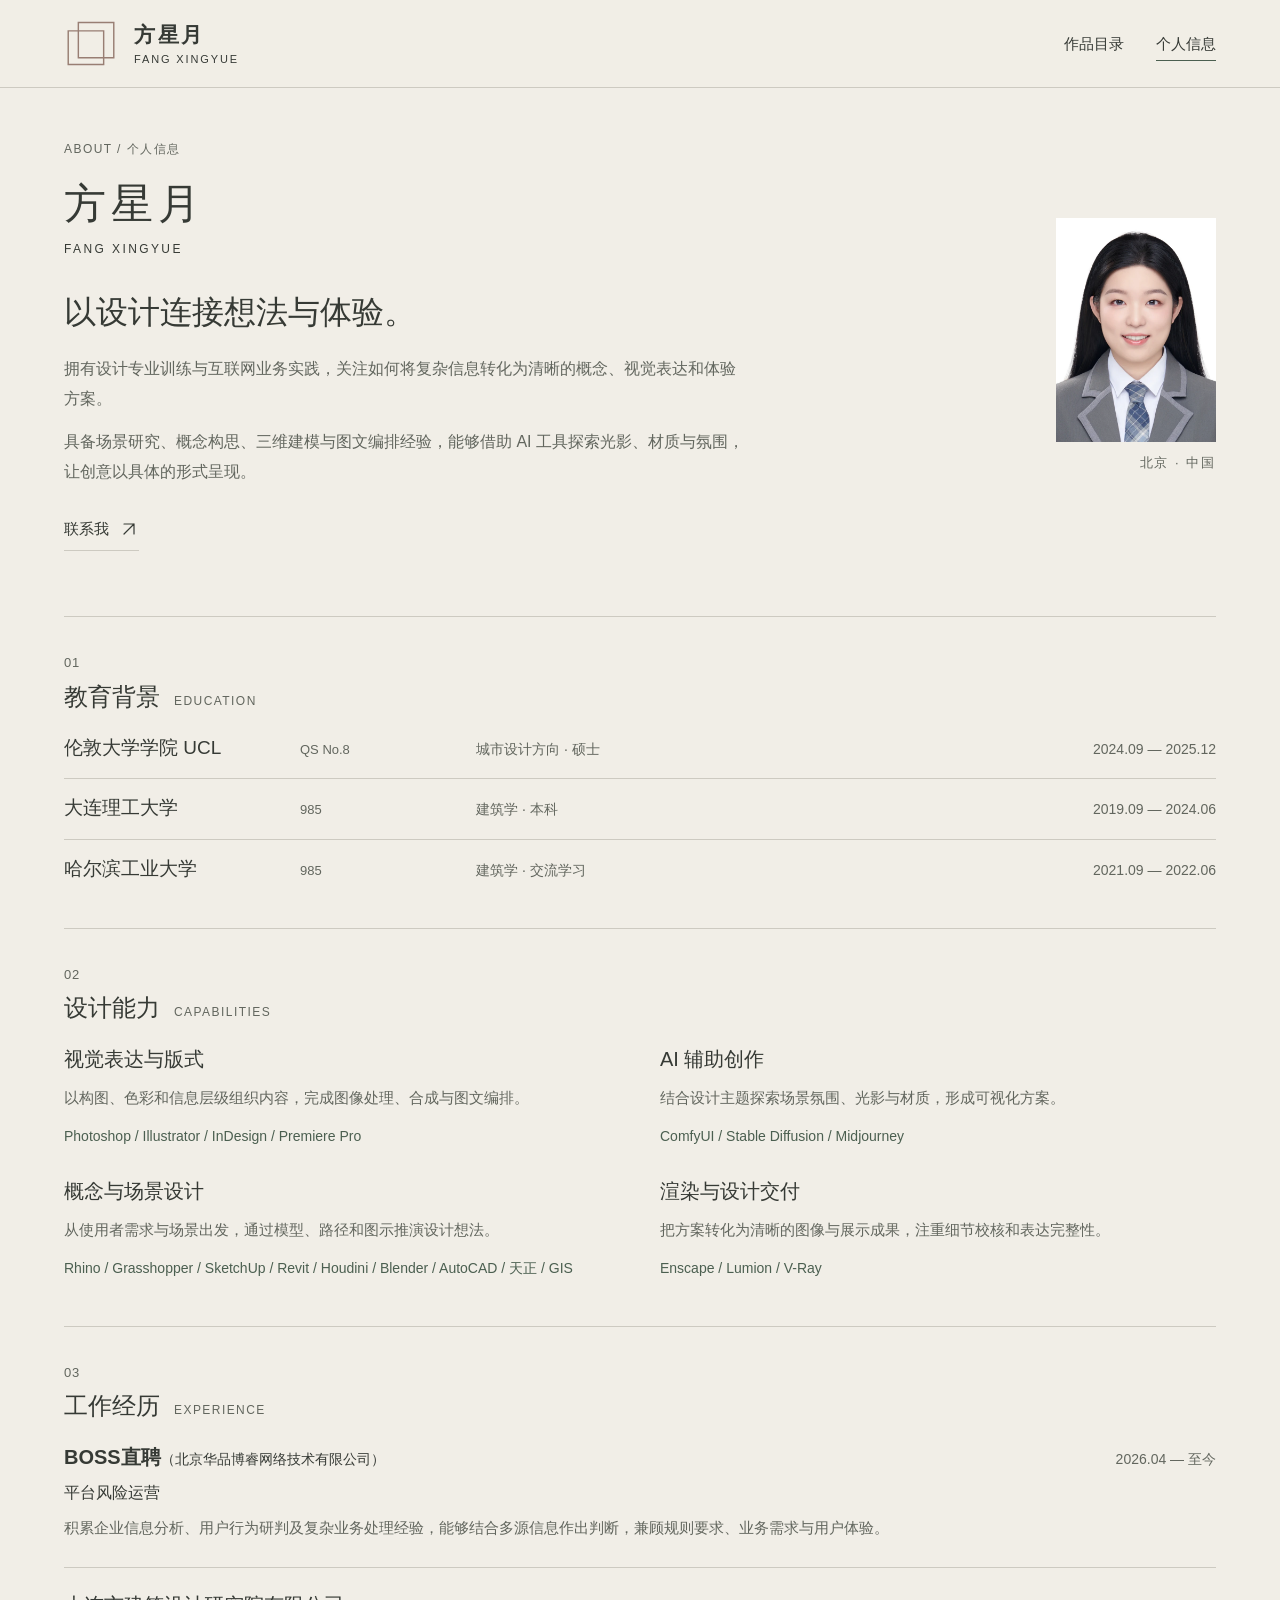
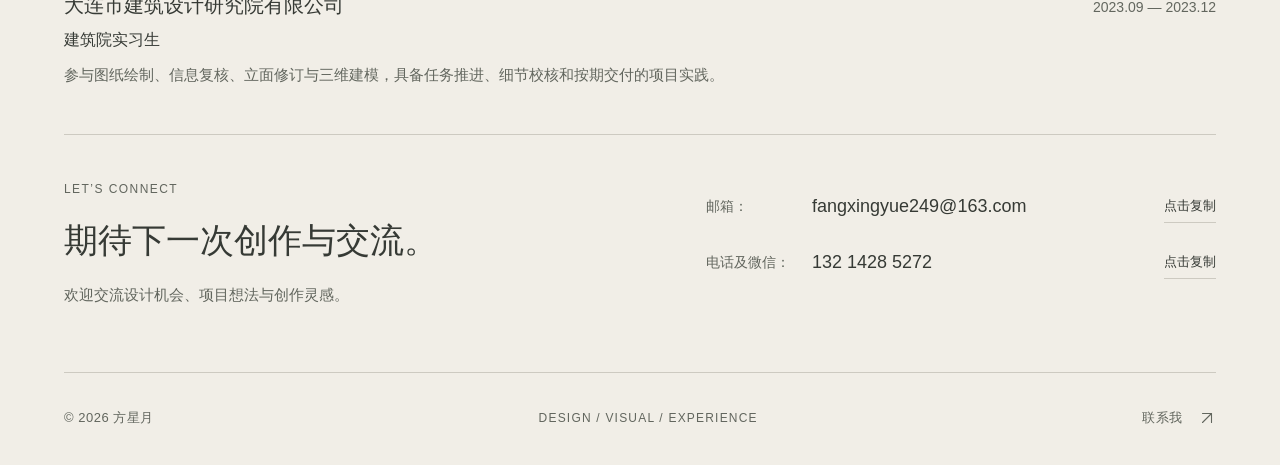
==== commit ffd6bfa0: "Refine opening spacing and use T7 high resolution market artwork" ====
--- a/about.html
+++ b/about.html
@@ -1,8 +1,8 @@
-<!doctype html><html lang="zh-CN"><head><meta charset="utf-8"><meta name="viewport" content="width=device-width,initial-scale=1"><meta name="theme-color" content="#f5f4ef"><meta name="description" content="方星月的教育背景、设计能力、互联网业务经历与联系方式。"><meta property="og:title" content="个人信息 · 方星月"><meta property="og:description" content="方星月的教育背景、设计能力、互联网业务经历与联系方式。"><title>个人信息 · 方星月</title><link rel="icon" href="assets/favicon.svg?v=2" type="image/svg+xml"><link rel="stylesheet" href="styles.css?v=20261125-19"><script src="site.js?v=20261125-19" defer></script></head><body><a class="skip" href="#main">跳至正文</a><header class="header"><a class="identity" href="index.html" aria-label="方星月，回到首页"><img class="brand-mark" src="assets/folio-mark.svg" width="64" height="56" alt="" aria-hidden="true"><span>方星月<small>FANG XINGYUE</small></span></a><nav aria-label="主导航"><a  href="index.html?view=work">作品目录</a><a aria-current="page" href="about.html">个人信息</a></nav></header>
+<!doctype html><html lang="zh-CN"><head><meta charset="utf-8"><meta name="viewport" content="width=device-width,initial-scale=1"><script src="display-mode.js?v=20261125-34"></script><meta name="theme-color" content="#f5f4ef"><meta name="description" content="方星月的教育背景、设计能力、互联网业务经历与联系方式。"><meta property="og:title" content="个人信息 · 方星月"><meta property="og:description" content="方星月的教育背景、设计能力、互联网业务经历与联系方式。"><title>个人信息 · 方星月</title><link rel="icon" href="assets/favicon.svg?v=2" type="image/svg+xml"><link rel="stylesheet" href="styles.css?v=20261125-34"><script src="site.js?v=20261125-34" defer></script><link rel="stylesheet" href="display-mode.css?v=20261125-34"></head><body><a class="skip" href="#main">跳至正文</a><header class="header"><a class="identity" href="index.html" aria-label="方星月，回到首页"><img class="brand-mark" src="assets/folio-mark.svg" width="64" height="56" alt="" aria-hidden="true"><span>方星月<small>FANG XINGYUE</small></span></a><nav aria-label="主导航"><a  href="index.html?view=work">作品目录</a><a aria-current="page" href="about.html">个人信息</a></nav></header>
 <main id="main" class="about-page wrap">
  <section class="profile-heading" aria-labelledby="profile-title"><div class="profile-copy"><p class="eyebrow">ABOUT / 个人信息</p><h1 id="profile-title">方星月<span>FANG XINGYUE</span></h1><h2>以设计连接想法与体验。</h2><p>拥有设计专业训练与互联网业务实践，关注如何将复杂信息转化为清晰的概念、视觉表达和体验方案。</p><p>具备场景研究、概念构思、三维建模与图文编排经验，能够借助 AI 工具探索光影、材质与氛围，让创意以具体的形式呈现。</p><a class="text-link" href="#contact">联系我 <svg class="icon" viewBox="0 0 24 24" aria-hidden="true" focusable="false"><path d="M6 18 18 6M6 6h12v12"/></svg></a></div><figure class="profile-portrait"><img src="assets/portrait.webp" width="600" height="840" alt="方星月的个人肖像"><figcaption>北京 · 中国</figcaption></figure></section>
  <section class="profile-section" aria-labelledby="education-title"><div class="section-label"><span>01</span><h2 id="education-title">教育背景<small>EDUCATION</small></h2></div><div class="education-list"><div><h3>伦敦大学学院 UCL</h3><a class="school-badge" href="https://www.ucl.ac.uk/about/excellence-and-impact/rankings" target="_blank" rel="noopener noreferrer" aria-label="UCL QS No.8，查看排名来源">QS No.8</a><p>城市设计方向 · 硕士</p><span>2024.09 — 2025.12</span></div><div><h3>大连理工大学</h3><span class="school-badge">985</span><p>建筑学 · 本科</p><span>2019.09 — 2024.06</span></div><div><h3>哈尔滨工业大学</h3><span class="school-badge">985</span><p>建筑学 · 交流学习</p><span>2021.09 — 2022.06</span></div></div></section>
  <section class="profile-section" aria-labelledby="skills-title"><div class="section-label"><span>02</span><h2 id="skills-title">设计能力<small>CAPABILITIES</small></h2></div><div class="skills-grid"><div><h3>视觉表达与版式</h3><p>以构图、色彩和信息层级组织内容，完成图像处理、合成与图文编排。</p><small>Photoshop / Illustrator / InDesign / Premiere Pro</small></div><div><h3>AI 辅助创作</h3><p>结合设计主题探索场景氛围、光影与材质，形成可视化方案。</p><small>ComfyUI / Stable Diffusion / Midjourney</small></div><div><h3>概念与场景设计</h3><p>从使用者需求与场景出发，通过模型、路径和图示推演设计想法。</p><small>Rhino / Grasshopper / SketchUp / Revit / Houdini / Blender / AutoCAD / 天正 / GIS</small></div><div><h3>渲染与设计交付</h3><p>把方案转化为清晰的图像与展示成果，注重细节校核和表达完整性。</p><small>Enscape / Lumion / V-Ray</small></div></div></section>
- <section class="profile-section" aria-labelledby="experience-title"><div class="section-label"><span>03</span><h2 id="experience-title">工作经历<small>EXPERIENCE</small></h2></div><div class="experience-list"><article><div><h3>BOSS 直聘</h3><span>2026.04 — 至今</span></div><h4>平台风险运营</h4><p>积累企业信息分析、用户行为研判及复杂业务处理经验，能够结合多源信息作出判断，兼顾规则要求、业务需求与用户体验。</p></article><article><div><h3>大连市建筑设计研究院有限公司</h3><span>2023.09 — 2023.12</span></div><h4>建筑院实习生</h4><p>参与图纸绘制、信息复核、立面修订与三维建模，具备任务推进、细节校核和按期交付的项目实践。</p></article></div></section>
+ <section class="profile-section" aria-labelledby="experience-title"><div class="section-label"><span>03</span><h2 id="experience-title">工作经历<small>EXPERIENCE</small></h2></div><div class="experience-list"><article><div><h3><strong>BOSS直聘</strong><small class="company-legal">（北京华品博睿网络技术有限公司）</small></h3><span>2026.04 — 至今</span></div><h4>平台风险运营</h4><p>积累企业信息分析、用户行为研判及复杂业务处理经验，能够结合多源信息作出判断，兼顾规则要求、业务需求与用户体验。</p></article><article><div><h3>大连市建筑设计研究院有限公司</h3><span>2023.09 — 2023.12</span></div><h4>建筑院实习生</h4><p>参与图纸绘制、信息复核、立面修订与三维建模，具备任务推进、细节校核和按期交付的项目实践。</p></article></div></section>
  <section class="profile-contact" id="contact"><div><p class="eyebrow">LET’S CONNECT</p><h2>期待下一次创作与交流。</h2><p>欢迎交流设计机会、项目想法与创作灵感。</p></div><div class="contact-details"><button type="button" class="contact-row" data-copy="fangxingyue249@163.com" data-copy-label="邮箱"><span class="contact-label">邮箱：</span><span class="contact-value">fangxingyue249@163.com</span><span class="copy-hint">点击复制</span></button><button type="button" class="contact-row" data-copy="13214285272" data-copy-label="号码"><span class="contact-label">电话及微信：</span><span class="contact-value">132 1428 5272</span><span class="copy-hint">点击复制</span></button><span id="copy-status" role="status" aria-live="polite"></span></div></section>
 </main><footer class="footer wrap"><span>© 2026 方星月</span><span class="footer-note">DESIGN / VISUAL / EXPERIENCE</span><a href="about.html#contact">联系我 <svg class="icon" viewBox="0 0 24 24" aria-hidden="true" focusable="false"><path d="M6 18 18 6M6 6h12v12"/></svg></a></footer></body></html>
--- a/styles.css
+++ b/styles.css
@@ -246,3 +246,5 @@
 }
 
 @media(max-width:360px){.contact-value{font-size:16px}}
+
+.company-legal{font-size:.7em;font-weight:400;line-height:1.6}.experience-list h3 strong{font-weight:600}
--- a/display-mode.css
+++ b/display-mode.css
@@ -0,0 +1,17 @@
+/* Mobile browsers that request a desktop site get the 1440px desktop canvas.
+   Some Android versions retain a 980px media-query viewport in that mode;
+   these scoped rules keep its columns/spacing consistent while it scales to fit. */
+html.desktop-layout{min-width:1440px;--gutter:72px}
+.desktop-layout .motion-grid{grid-template-columns:repeat(3,minmax(0,1fr));gap:48px 56px}
+.desktop-layout .motion-directory{padding-block:48px 60px}
+.desktop-layout .motion-heading{display:none}
+.desktop-layout .card-face h2{font-size:23px}
+.desktop-layout .selected-title h1{font-size:86px}
+.desktop-layout .chapter-copy h2{font-size:34px}
+.desktop-layout .other-heading h1{font-size:76px}
+.desktop-layout .other-entry{grid-template-columns:1.8fr 1fr;gap:6%}
+.desktop-layout .other-entry:nth-child(even){grid-template-columns:1fr 1.8fr}
+.desktop-layout .education-list>div{grid-template-columns:220px 160px minmax(0,1fr) auto;gap:16px}
+.desktop-layout .education-list h3{font-size:19px}
+.desktop-layout .education-list p,.desktop-layout .education-list>div>span:last-child{font-size:14px}
+.desktop-layout .profile-contact{flex-direction:row;align-items:center}
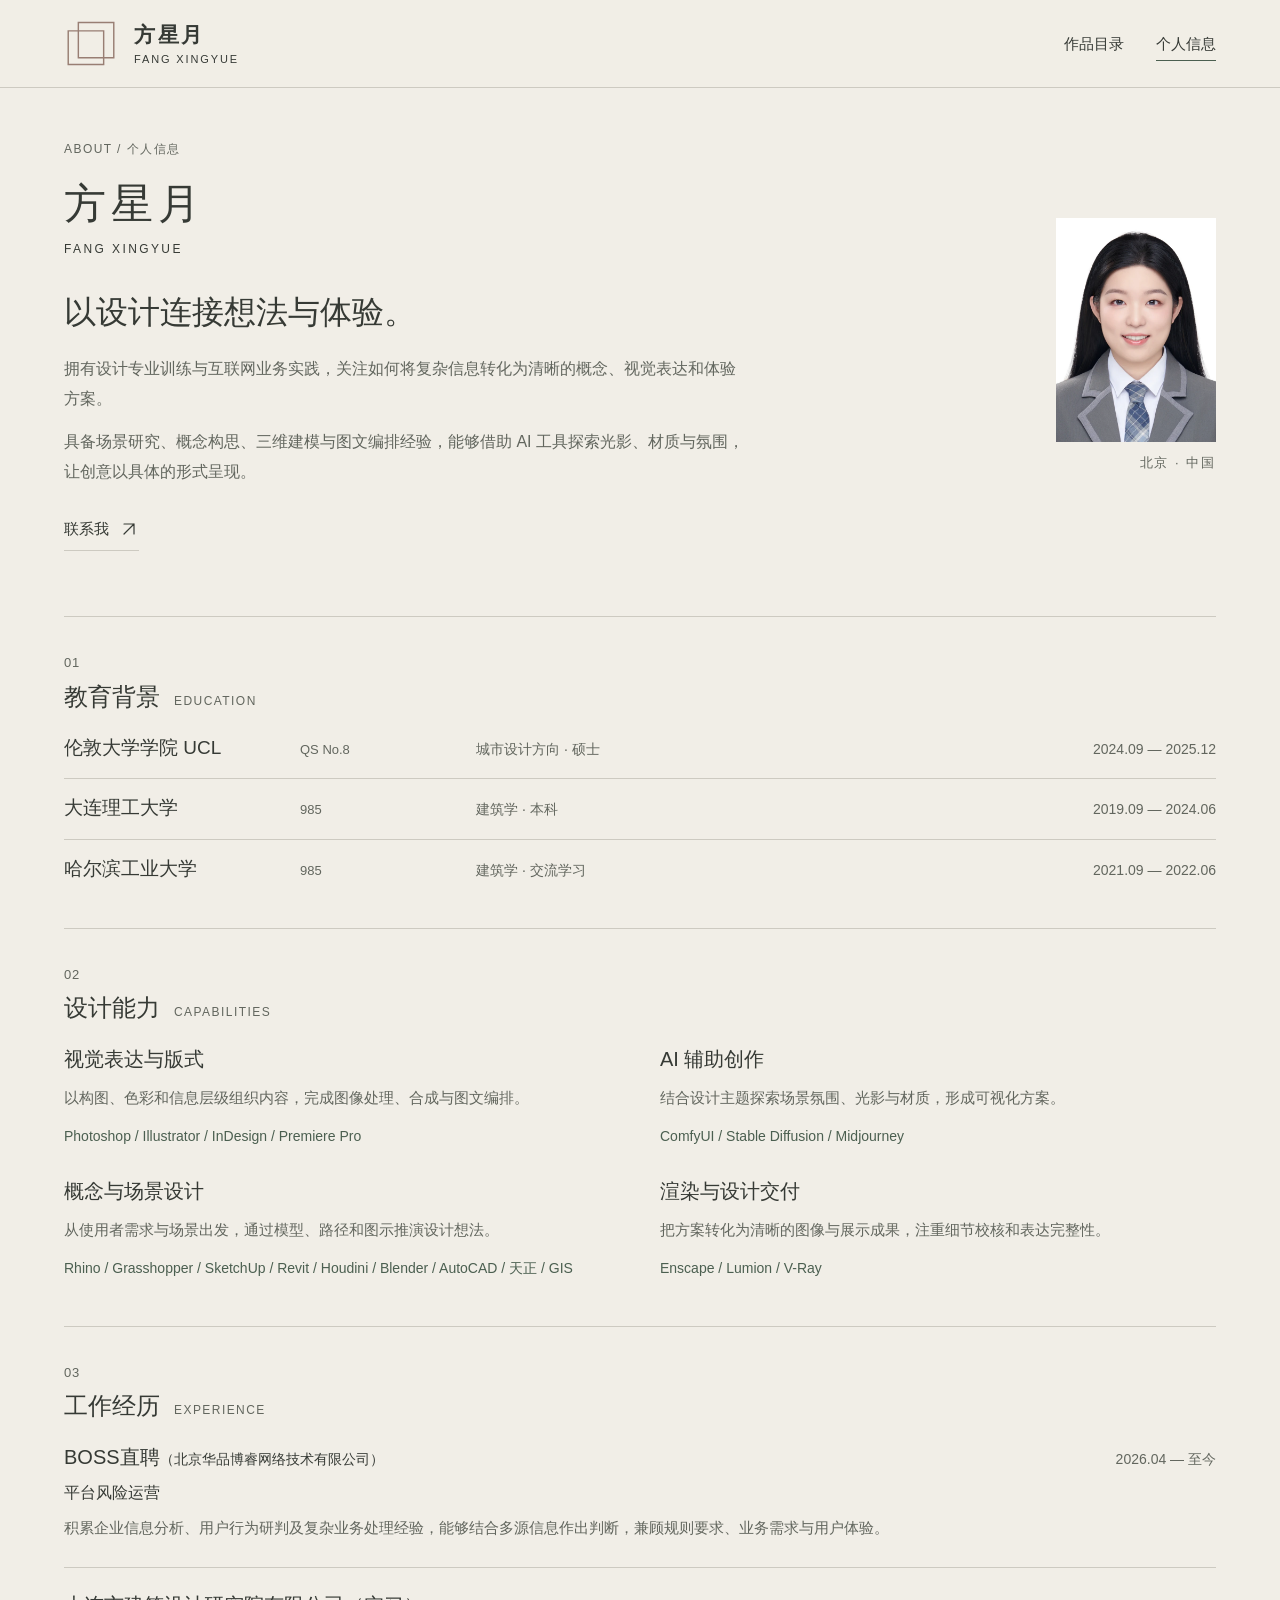
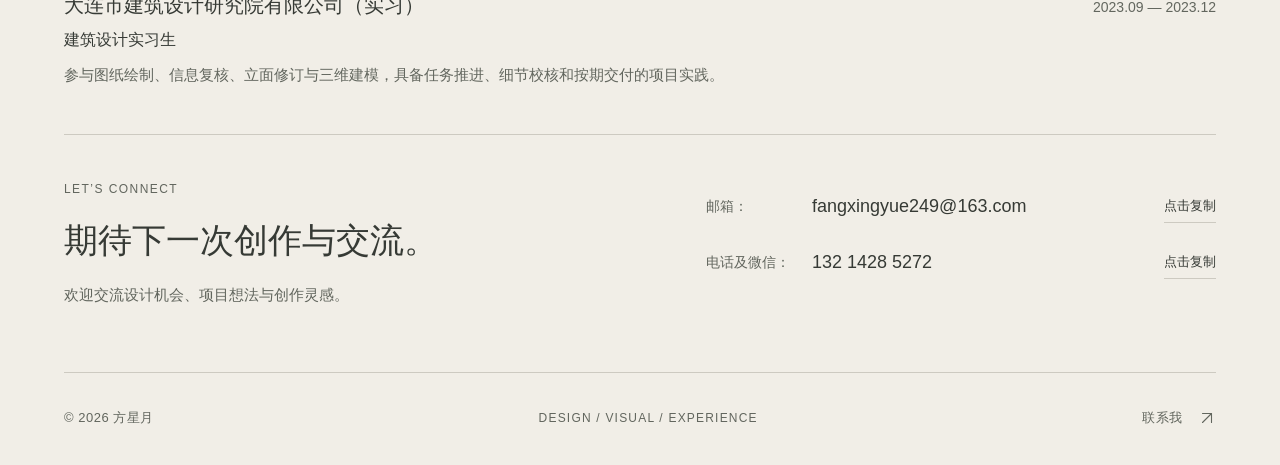
==== commit d76d3bc6: "Refine experience labels and remove BOSS emphasis" ====
--- a/about.html
+++ b/about.html
@@ -3,6 +3,6 @@
  <section class="profile-heading" aria-labelledby="profile-title"><div class="profile-copy"><p class="eyebrow">ABOUT / 个人信息</p><h1 id="profile-title">方星月<span>FANG XINGYUE</span></h1><h2>以设计连接想法与体验。</h2><p>拥有设计专业训练与互联网业务实践，关注如何将复杂信息转化为清晰的概念、视觉表达和体验方案。</p><p>具备场景研究、概念构思、三维建模与图文编排经验，能够借助 AI 工具探索光影、材质与氛围，让创意以具体的形式呈现。</p><a class="text-link" href="#contact">联系我 <svg class="icon" viewBox="0 0 24 24" aria-hidden="true" focusable="false"><path d="M6 18 18 6M6 6h12v12"/></svg></a></div><figure class="profile-portrait"><img src="assets/portrait.webp" width="600" height="840" alt="方星月的个人肖像"><figcaption>北京 · 中国</figcaption></figure></section>
  <section class="profile-section" aria-labelledby="education-title"><div class="section-label"><span>01</span><h2 id="education-title">教育背景<small>EDUCATION</small></h2></div><div class="education-list"><div><h3>伦敦大学学院 UCL</h3><a class="school-badge" href="https://www.ucl.ac.uk/about/excellence-and-impact/rankings" target="_blank" rel="noopener noreferrer" aria-label="UCL QS No.8，查看排名来源">QS No.8</a><p>城市设计方向 · 硕士</p><span>2024.09 — 2025.12</span></div><div><h3>大连理工大学</h3><span class="school-badge">985</span><p>建筑学 · 本科</p><span>2019.09 — 2024.06</span></div><div><h3>哈尔滨工业大学</h3><span class="school-badge">985</span><p>建筑学 · 交流学习</p><span>2021.09 — 2022.06</span></div></div></section>
  <section class="profile-section" aria-labelledby="skills-title"><div class="section-label"><span>02</span><h2 id="skills-title">设计能力<small>CAPABILITIES</small></h2></div><div class="skills-grid"><div><h3>视觉表达与版式</h3><p>以构图、色彩和信息层级组织内容，完成图像处理、合成与图文编排。</p><small>Photoshop / Illustrator / InDesign / Premiere Pro</small></div><div><h3>AI 辅助创作</h3><p>结合设计主题探索场景氛围、光影与材质，形成可视化方案。</p><small>ComfyUI / Stable Diffusion / Midjourney</small></div><div><h3>概念与场景设计</h3><p>从使用者需求与场景出发，通过模型、路径和图示推演设计想法。</p><small>Rhino / Grasshopper / SketchUp / Revit / Houdini / Blender / AutoCAD / 天正 / GIS</small></div><div><h3>渲染与设计交付</h3><p>把方案转化为清晰的图像与展示成果，注重细节校核和表达完整性。</p><small>Enscape / Lumion / V-Ray</small></div></div></section>
- <section class="profile-section" aria-labelledby="experience-title"><div class="section-label"><span>03</span><h2 id="experience-title">工作经历<small>EXPERIENCE</small></h2></div><div class="experience-list"><article><div><h3><strong>BOSS直聘</strong><small class="company-legal">（北京华品博睿网络技术有限公司）</small></h3><span>2026.04 — 至今</span></div><h4>平台风险运营</h4><p>积累企业信息分析、用户行为研判及复杂业务处理经验，能够结合多源信息作出判断，兼顾规则要求、业务需求与用户体验。</p></article><article><div><h3>大连市建筑设计研究院有限公司</h3><span>2023.09 — 2023.12</span></div><h4>建筑院实习生</h4><p>参与图纸绘制、信息复核、立面修订与三维建模，具备任务推进、细节校核和按期交付的项目实践。</p></article></div></section>
+ <section class="profile-section" aria-labelledby="experience-title"><div class="section-label"><span>03</span><h2 id="experience-title">工作经历<small>EXPERIENCE</small></h2></div><div class="experience-list"><article><div><h3>BOSS直聘<small class="company-legal">（北京华品博睿网络技术有限公司）</small></h3><span>2026.04 — 至今</span></div><h4>平台风险运营</h4><p>积累企业信息分析、用户行为研判及复杂业务处理经验，能够结合多源信息作出判断，兼顾规则要求、业务需求与用户体验。</p></article><article><div><h3>大连市建筑设计研究院有限公司（实习）</h3><span>2023.09 — 2023.12</span></div><h4>建筑设计实习生</h4><p>参与图纸绘制、信息复核、立面修订与三维建模，具备任务推进、细节校核和按期交付的项目实践。</p></article></div></section>
  <section class="profile-contact" id="contact"><div><p class="eyebrow">LET’S CONNECT</p><h2>期待下一次创作与交流。</h2><p>欢迎交流设计机会、项目想法与创作灵感。</p></div><div class="contact-details"><button type="button" class="contact-row" data-copy="fangxingyue249@163.com" data-copy-label="邮箱"><span class="contact-label">邮箱：</span><span class="contact-value">fangxingyue249@163.com</span><span class="copy-hint">点击复制</span></button><button type="button" class="contact-row" data-copy="13214285272" data-copy-label="号码"><span class="contact-label">电话及微信：</span><span class="contact-value">132 1428 5272</span><span class="copy-hint">点击复制</span></button><span id="copy-status" role="status" aria-live="polite"></span></div></section>
 </main><footer class="footer wrap"><span>© 2026 方星月</span><span class="footer-note">DESIGN / VISUAL / EXPERIENCE</span><a href="about.html#contact">联系我 <svg class="icon" viewBox="0 0 24 24" aria-hidden="true" focusable="false"><path d="M6 18 18 6M6 6h12v12"/></svg></a></footer></body></html>
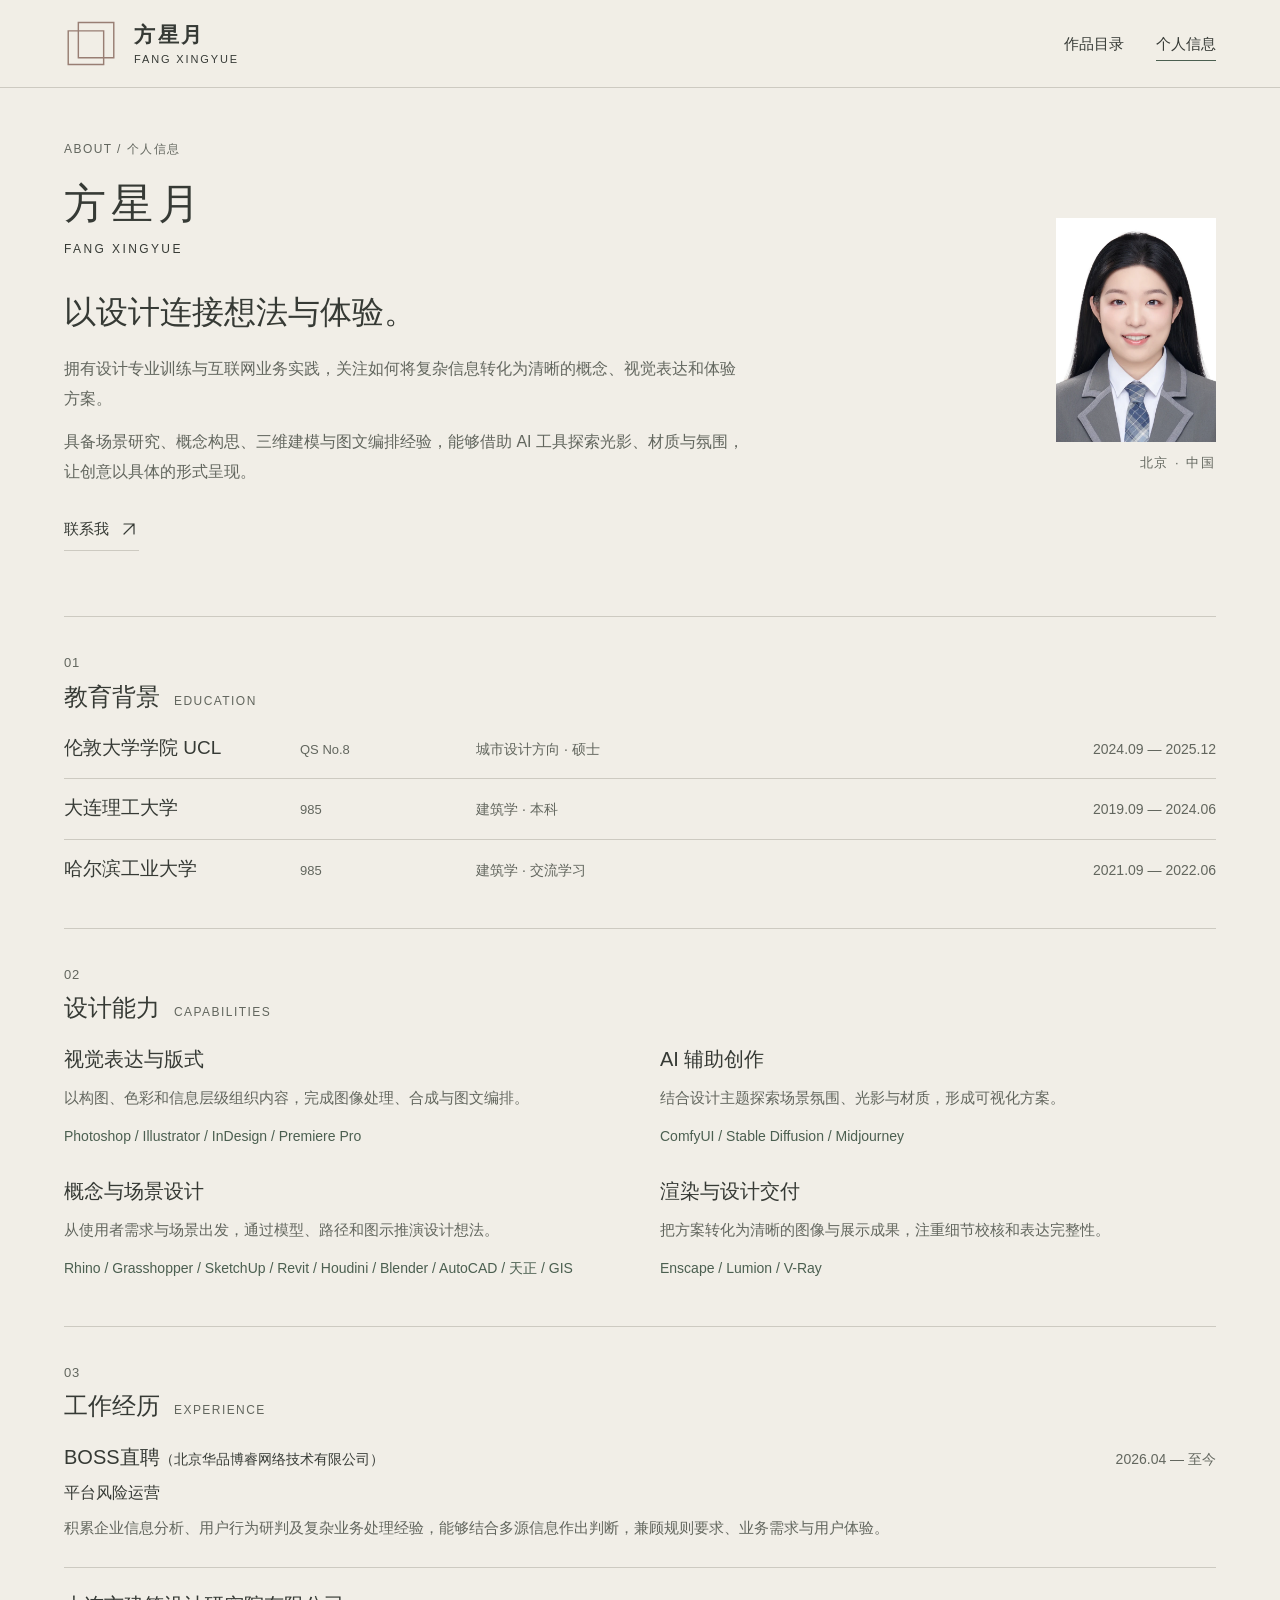
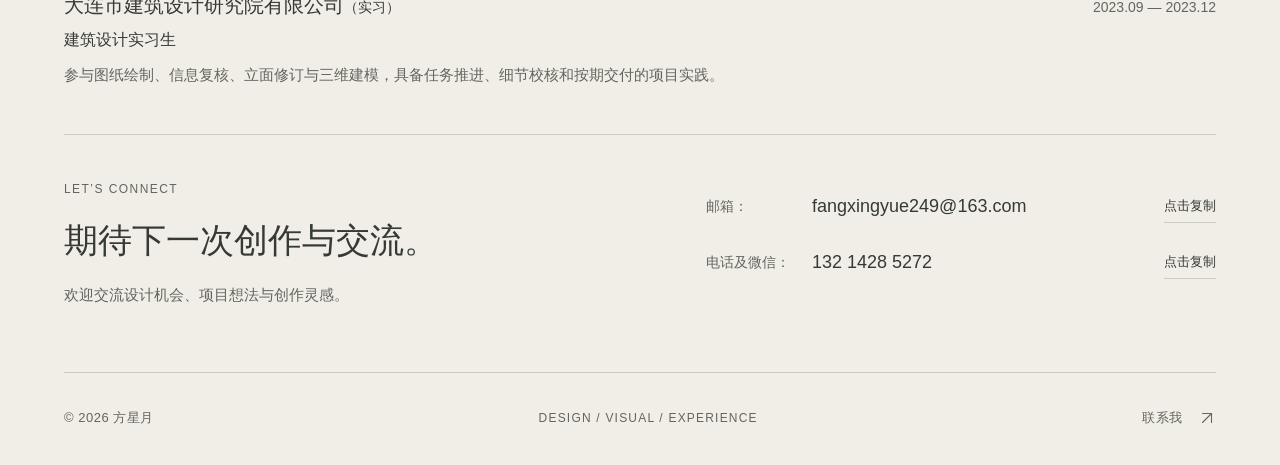
==== commit 37c18adc: "Match internship note to company legal name typography" ====
--- a/about.html
+++ b/about.html
@@ -3,6 +3,6 @@
  <section class="profile-heading" aria-labelledby="profile-title"><div class="profile-copy"><p class="eyebrow">ABOUT / 个人信息</p><h1 id="profile-title">方星月<span>FANG XINGYUE</span></h1><h2>以设计连接想法与体验。</h2><p>拥有设计专业训练与互联网业务实践，关注如何将复杂信息转化为清晰的概念、视觉表达和体验方案。</p><p>具备场景研究、概念构思、三维建模与图文编排经验，能够借助 AI 工具探索光影、材质与氛围，让创意以具体的形式呈现。</p><a class="text-link" href="#contact">联系我 <svg class="icon" viewBox="0 0 24 24" aria-hidden="true" focusable="false"><path d="M6 18 18 6M6 6h12v12"/></svg></a></div><figure class="profile-portrait"><img src="assets/portrait.webp" width="600" height="840" alt="方星月的个人肖像"><figcaption>北京 · 中国</figcaption></figure></section>
  <section class="profile-section" aria-labelledby="education-title"><div class="section-label"><span>01</span><h2 id="education-title">教育背景<small>EDUCATION</small></h2></div><div class="education-list"><div><h3>伦敦大学学院 UCL</h3><a class="school-badge" href="https://www.ucl.ac.uk/about/excellence-and-impact/rankings" target="_blank" rel="noopener noreferrer" aria-label="UCL QS No.8，查看排名来源">QS No.8</a><p>城市设计方向 · 硕士</p><span>2024.09 — 2025.12</span></div><div><h3>大连理工大学</h3><span class="school-badge">985</span><p>建筑学 · 本科</p><span>2019.09 — 2024.06</span></div><div><h3>哈尔滨工业大学</h3><span class="school-badge">985</span><p>建筑学 · 交流学习</p><span>2021.09 — 2022.06</span></div></div></section>
  <section class="profile-section" aria-labelledby="skills-title"><div class="section-label"><span>02</span><h2 id="skills-title">设计能力<small>CAPABILITIES</small></h2></div><div class="skills-grid"><div><h3>视觉表达与版式</h3><p>以构图、色彩和信息层级组织内容，完成图像处理、合成与图文编排。</p><small>Photoshop / Illustrator / InDesign / Premiere Pro</small></div><div><h3>AI 辅助创作</h3><p>结合设计主题探索场景氛围、光影与材质，形成可视化方案。</p><small>ComfyUI / Stable Diffusion / Midjourney</small></div><div><h3>概念与场景设计</h3><p>从使用者需求与场景出发，通过模型、路径和图示推演设计想法。</p><small>Rhino / Grasshopper / SketchUp / Revit / Houdini / Blender / AutoCAD / 天正 / GIS</small></div><div><h3>渲染与设计交付</h3><p>把方案转化为清晰的图像与展示成果，注重细节校核和表达完整性。</p><small>Enscape / Lumion / V-Ray</small></div></div></section>
- <section class="profile-section" aria-labelledby="experience-title"><div class="section-label"><span>03</span><h2 id="experience-title">工作经历<small>EXPERIENCE</small></h2></div><div class="experience-list"><article><div><h3>BOSS直聘<small class="company-legal">（北京华品博睿网络技术有限公司）</small></h3><span>2026.04 — 至今</span></div><h4>平台风险运营</h4><p>积累企业信息分析、用户行为研判及复杂业务处理经验，能够结合多源信息作出判断，兼顾规则要求、业务需求与用户体验。</p></article><article><div><h3>大连市建筑设计研究院有限公司（实习）</h3><span>2023.09 — 2023.12</span></div><h4>建筑设计实习生</h4><p>参与图纸绘制、信息复核、立面修订与三维建模，具备任务推进、细节校核和按期交付的项目实践。</p></article></div></section>
+ <section class="profile-section" aria-labelledby="experience-title"><div class="section-label"><span>03</span><h2 id="experience-title">工作经历<small>EXPERIENCE</small></h2></div><div class="experience-list"><article><div><h3>BOSS直聘<small class="company-legal">（北京华品博睿网络技术有限公司）</small></h3><span>2026.04 — 至今</span></div><h4>平台风险运营</h4><p>积累企业信息分析、用户行为研判及复杂业务处理经验，能够结合多源信息作出判断，兼顾规则要求、业务需求与用户体验。</p></article><article><div><h3>大连市建筑设计研究院有限公司<small class="company-legal">（实习）</small></h3><span>2023.09 — 2023.12</span></div><h4>建筑设计实习生</h4><p>参与图纸绘制、信息复核、立面修订与三维建模，具备任务推进、细节校核和按期交付的项目实践。</p></article></div></section>
  <section class="profile-contact" id="contact"><div><p class="eyebrow">LET’S CONNECT</p><h2>期待下一次创作与交流。</h2><p>欢迎交流设计机会、项目想法与创作灵感。</p></div><div class="contact-details"><button type="button" class="contact-row" data-copy="fangxingyue249@163.com" data-copy-label="邮箱"><span class="contact-label">邮箱：</span><span class="contact-value">fangxingyue249@163.com</span><span class="copy-hint">点击复制</span></button><button type="button" class="contact-row" data-copy="13214285272" data-copy-label="号码"><span class="contact-label">电话及微信：</span><span class="contact-value">132 1428 5272</span><span class="copy-hint">点击复制</span></button><span id="copy-status" role="status" aria-live="polite"></span></div></section>
 </main><footer class="footer wrap"><span>© 2026 方星月</span><span class="footer-note">DESIGN / VISUAL / EXPERIENCE</span><a href="about.html#contact">联系我 <svg class="icon" viewBox="0 0 24 24" aria-hidden="true" focusable="false"><path d="M6 18 18 6M6 6h12v12"/></svg></a></footer></body></html>
